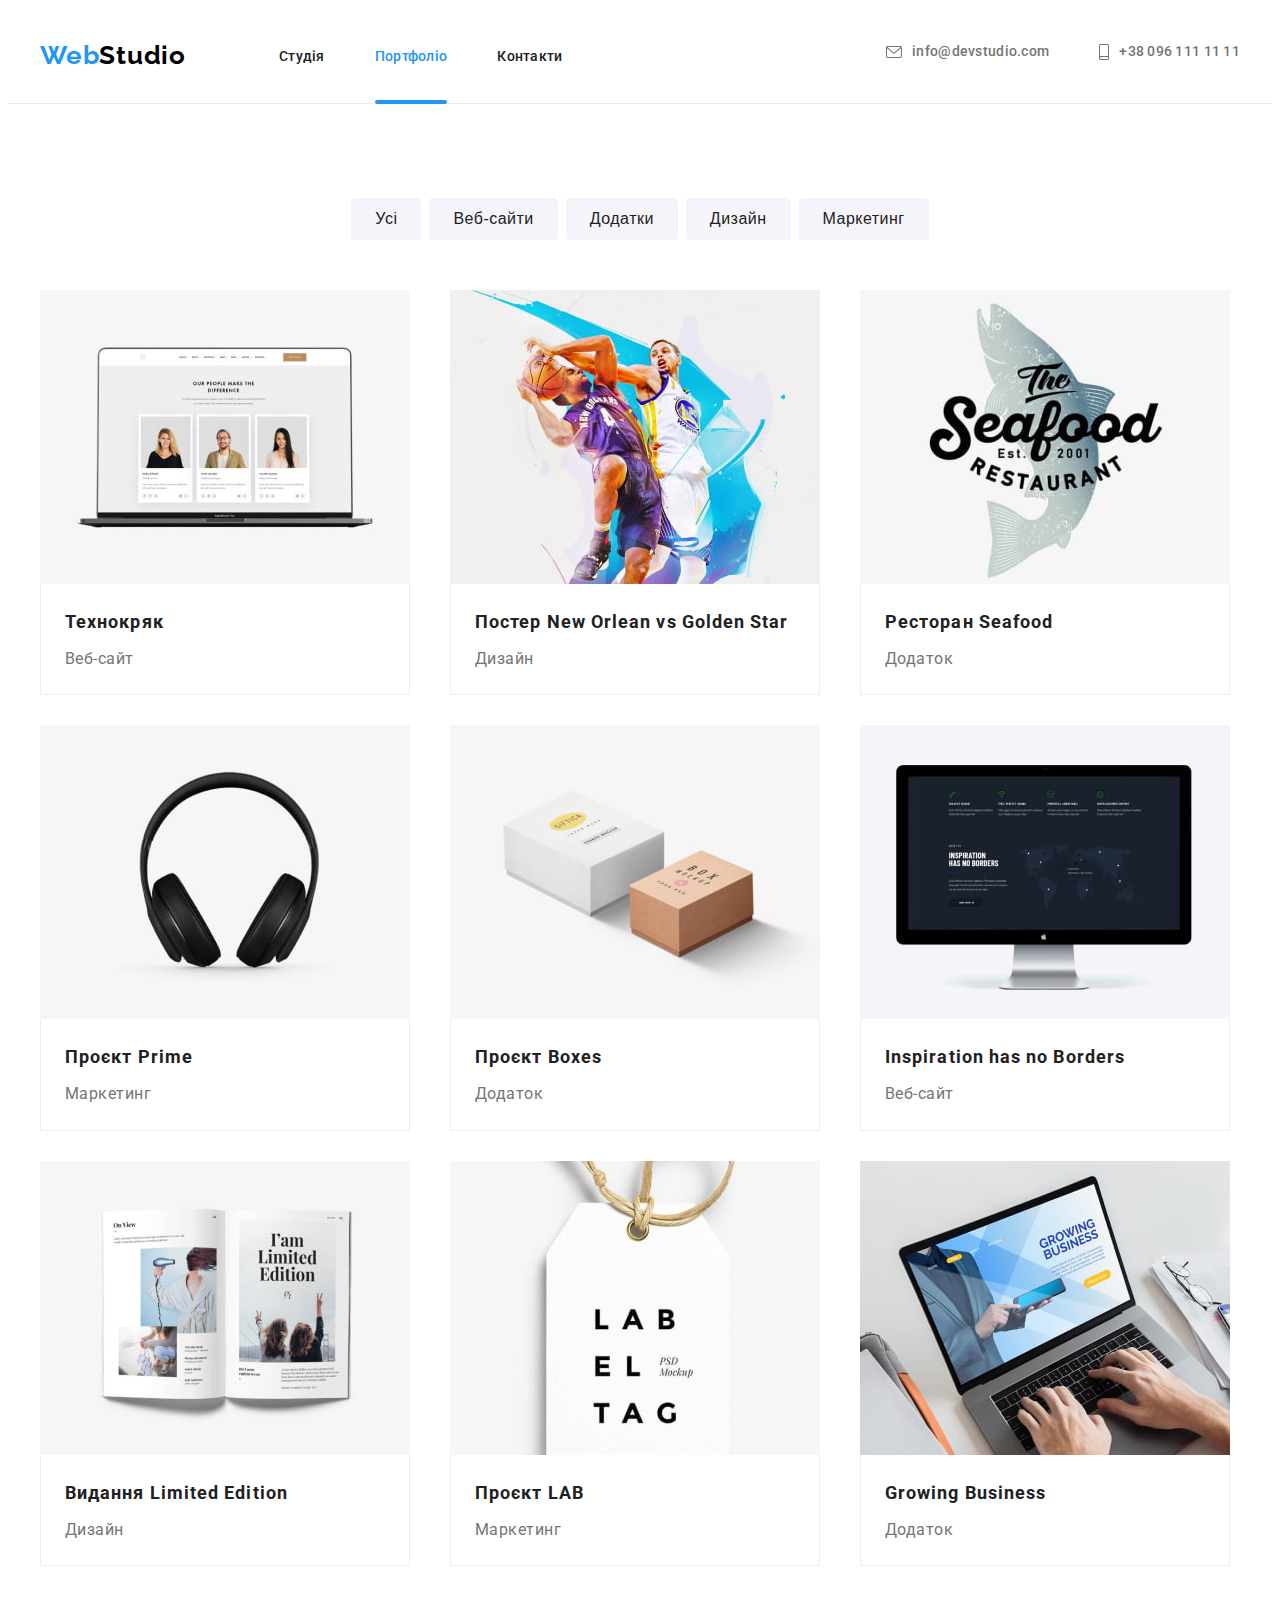
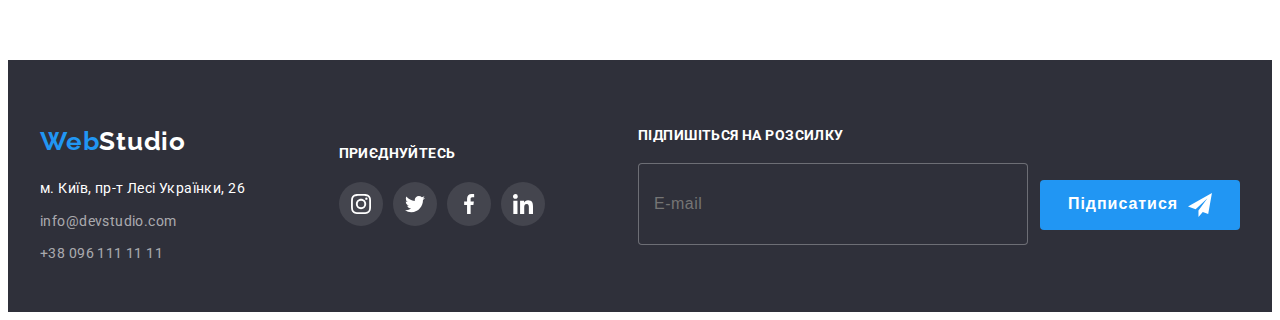
==== portfolio.html @ cabc5fdf "Initial repo" ====
<!DOCTYPE html>
<html lang="uk-UA">
  <head>
    <meta charset="UTF-8">
    <meta http-equiv="X-UA-Compatible" content="IE=edge">
    <meta name="viewport" content="width=device-width, initial-scale=1.0">
    <title>goit-markup-hw-08</title>
    <link rel="preconnect" href="https://fonts.googleapis.com">
    <link rel="preconnect" href="https://fonts.gstatic.com" crossorigin>
    <link href="https://fonts.googleapis.com/css2?family=Raleway:wght@700&family=Roboto:wght@400;500;700;900&display=swap" rel="stylesheet">
    <link rel="stylesheet" href="https://cdnjs.cloudflare.com/ajax/libs/modern-normalize/1.1.0/modern-normalize.min.css" integrity="sha512-wpPYUAdjBVSE4KJnH1VR1HeZfpl1ub8YT/NKx4PuQ5NmX2tKuGu6U/JRp5y+Y8XG2tV+wKQpNHVUX03MfMFn9Q==" crossorigin="anonymous" referrerpolicy="no-referrer">
    <link rel="stylesheet" href="./css/main.min.css">
     </head>
  <body class="body">
    <header class="header">
      <div class="container">
        <nav class="nav">
          <div class="logo">
            <a class="logo__link" href="./index.html" lang="en">
                <span class="logo__span logo__span--main">
                Web</span>
                <span class="logo__span logo__span--dark">
                Studio
                </span>
            </a>
          </div>
          
          <ul class="nav-list">
            <li class="nav-list__item">
              <a class="nav-list__link" href="./index.html">
                Студія
              </a>
            </li>
            <li class="nav-list__item">
              <a class="nav-list__link nav-list__link--current" href="./portfolio.html">
                Портфоліо
              </a>
            </li>
            <li class="nav-list__item">
              <a class="nav-list__link" href="link">
                Контакти
              </a>
            </li>
          </ul>
        </nav>

        <ul class="contacts-list">
          <li class="contacts-list__item">
            <a class="contacts-list__link" href="mailto:info@devstudio.com">
              <svg class="contacts-list__icon" width="16" height="12">
                <use href="./images/icons.svg#envelope-1"></use> 
              </svg>
              <p class="contacts-list__text">
                info@devstudio.com
              </p>
            </a>
          </li>
          <li class="contacts-list__item">
            <a class="contacts-list__link" href="tel:+380961111111">
              <svg class="contacts-list__icon" width="10" height="16">
                <use href="./images/icons.svg#smartphone-1"></use> 
              </svg>
              <p class="contacts-list__text">
                +38 096 111 11 11
              </p>
            </a>
          </li>
        </ul>

      </div>
      
    </header>

    <main>
      <!-- Portfolio Section -->
      <section class="portfolio-section">
        <h1 class="feature-section feature-section__title feature-section__title--hidden"> 
          Портфоліо
        </h1>
        <ul class="container btn-set">
          <li>
            <button class="btn-set__button" type="button">Усі</button>
          </li>
          <li>
            <button class="btn-set__button" type="button">Веб-сайти</button>
          </li>
          <li>
            <button class="btn-set__button" type="button">Додатки</button>
          </li>
          <li>
            <button class="btn-set__button" type="button">Дизайн</button>
          </li>
          <li>
            <button class="btn-set__button" type="button">Маркетинг</button>
          </li>
        </ul>
        <div class="container">
          <ul class="card-set">
            <li class="card-item">
              <a class="card-item__link" href="link" target="_blank" rel = "noopener noreferrer">
                <div class="card-box">
                  <img src="./images/portfolio-img-6.jpg" alt="Технокряк - Веб-сайт" width="370">
                  <div class="card-box__overlay">
                    <p class="card-box__text">
                      Ресурс пропонує комплексні пропозиції з різним рівнем функціоналу та сервісів. Все це дозволить відвідувачу отримати вичерпні відомості про компанію чи приватну особу.
                    </p>
                  </div>
                </div>
                <div class="card-item__name">
                  <h2 class="card-item__title">Технокряк</h2>
                  <p class="card-item__text">Веб-сайт</p>
                </div>
              </a> 
            </li>

            <li class="card-item"> 
              <a  class="card-item__link" href="link" target="_blank" rel = "noopener noreferrer">
                <div class="card-box">
                  <img src="./images/portfolio-img-4.jpg" alt="Постер New Orlean vs Golden Star - Дизайн" width="370">
                  <div class="card-box__overlay">
                    <p class="card-box__text">
                      Ресурс пропонує комплексні пропозиції з різним рівнем функціоналу та сервісів. Все це дозволить відвідувачу отримати вичерпні відомості про компанію чи приватну особу.
                    </p>
                  </div>
                </div>
                  <div class="card-item__name">
                    <h2 class="card-item__title">Постер <span lang="en">New Orlean vs Golden Star</span></h2>
                    <p class="card-item__text">Дизайн</p>
                  </div>
                </a>
              </li>

            <li class="card-item"> 
              <a  class="card-item__link" href="link" target="_blank" rel = "noopener noreferrer">
                <div class="card-box">
                  <img src="./images/portfolio-img-5.jpg" alt="Ресторан Seafood - Додаток" width="370">
                  <div class="card-box__overlay">
                    <p class="card-box__text">
                      Ресурс пропонує комплексні пропозиції з різним рівнем функціоналу та сервісів. Все це дозволить відвідувачу отримати вичерпні відомості про компанію чи приватну особу.
                    </p>
                  </div>
                </div>
                <div class="card-item__name">
                  <h2 class="card-item__title">Ресторан <span lang="en">Seafood</span></h2>
                  <p class="card-item__text">Додаток</p>
                </div>
              </a>
            </li>

            <li class="card-item"> 
              <a  class="card-item__link" href="link" target="_blank" rel = "noopener noreferrer">
                <div class="card-box">
                  <img src="./images/portfolio-img-7.jpg" alt="Проєкт Prime - Маркетинг" width="370">
                  <div class="card-box__overlay">
                    <p class="card-box__text">
                      Ресурс пропонує комплексні пропозиції з різним рівнем функціоналу та сервісів. Все це дозволить відвідувачу отримати вичерпні відомості про компанію чи приватну особу.
                    </p>
                  </div>
                </div>
                <div class="card-item__name">
                  <h2 class="card-item__title">Проєкт <span lang="en">Prime</span></h2>
                  <p class="card-item__text">Маркетинг</p>
                </div>
              </a>
            </li>

            <li class="card-item"> 
              <a  class="card-item__link" href="link" target="_blank" rel = "noopener noreferrer">
                <div class="card-box">
                  <img src="./images/portfolio-img-8.jpg" alt="Проєкт Boxes - Додаток" width="370">
                  <div class="card-box__overlay">
                    <p class="card-box__text">
                      Ресурс пропонує комплексні пропозиції з різним рівнем функціоналу та сервісів. Все це дозволить відвідувачу отримати вичерпні відомості про компанію чи приватну особу.
                    </p>
                  </div>
                </div>
                <div class="card-item__name">
                  <h2 class="card-item__title">Проєкт <span lang="en">Boxes</span></h2>
                  <p class="card-item__text">Додаток</p>
                </div>
              </a>
            </li>

            <li class="card-item"> 
              <a  class="card-item__link" href="link" target="_blank" rel = "noopener noreferrer">
                <div class="card-box">
                  <img src="./images/portfolio-img-9.jpg" alt="Inspiration has no Borders - Веб-сайт" width="370">
                  <div class="card-box__overlay">
                    <p class="card-box__text">
                      Ресурс пропонує комплексні пропозиції з різним рівнем функціоналу та сервісів. Все це дозволить відвідувачу отримати вичерпні відомості про компанію чи приватну особу.
                    </p>
                  </div>
                </div>
                <div class="card-item__name">
                  <h2 class="card-item__title" lang="en">Inspiration has no Borders</h2>
                  <p class="card-item__text">Веб-сайт</p>
                </div>
              </a>
            </li>

            <li class="card-item"> 
              <a  class="card-item__link" href="link" target="_blank" rel = "noopener noreferrer">
                <div class="card-box">
                  <img src="./images/portfolio-img-1.jpg" alt="Видання Limited Edition - Дизайн" width="370">
                  <div class="card-box__overlay">
                    <p class="card-box__text">
                      Ресурс пропонує комплексні пропозиції з різним рівнем функціоналу та сервісів. Все це дозволить відвідувачу отримати вичерпні відомості про компанію чи приватну особу.
                    </p>
                  </div>
                </div>
                <div class="card-item__name">
                  <h2 class="card-item__title">Видання <span lang="en">Limited Edition</span></h2>
                  <p class="card-item__text">Дизайн</p>
                </div>
              </a>
            </li>

            <li class="card-item">
              <a  class="card-item__link" href="link" target="_blank" rel = "noopener noreferrer">
                <div class="card-box">
                  <img src="./images/portfolio-img-2.jpg" alt="Проєкт LAB - Маркетинг" width="370">
                  <div class="card-box__overlay">
                    <p class="card-box__text">
                      Ресурс пропонує комплексні пропозиції з різним рівнем функціоналу та сервісів. Все це дозволить відвідувачу отримати вичерпні відомості про компанію чи приватну особу.
                    </p>
                  </div>
                </div>
                <div class="card-item__name">
                  <h2 class="card-item__title">Проєкт <span lang="en">LAB</span></h2>
                  <p class="card-item__text">Маркетинг</p>
                </div>
              </a>
            </li>

            <li class="card-item">
              <a  class="card-item__link" href="link" target="_blank" rel = "noopener noreferrer">
                <div class="card-box">
                  <img src="./images/portfolio-img-3.jpg" alt="Growing Business - Додаток" width="370">
                  <div class="card-box__overlay">
                    <p class="card-box__text">
                      Ресурс пропонує комплексні пропозиції з різним рівнем функціоналу та сервісів. Все це дозволить відвідувачу отримати вичерпні відомості про компанію чи приватну особу.
                    </p>
                  </div>
                </div>
                <div class="card-item__name">
                  <h2 class="card-item__title" lang="en">Growing Business</h2>
                  <p class="card-item__text">Додаток</p>
                </div>
              </a>
            </li>
          </ul>

        </div>
      </section>
    </main>

    <footer class="footer">
      <div class="container footer">
        <div class="footer-main">
          <div class="logo">
            <a class="logo__link logo__link--footer" href="./index.html" lang="en">
                <span class="logo__span logo__span--main">
                Web</span>
                <span class="logo__span logo__span--light">
                Studio
                </span>
            </a>
          </div>
          <address class="address">
              <ul class="address__list">
                <li class="address__item">
                  м. Київ, пр-т Лесі Українки, 26
                </li>
                <li class="address__item">
                  <a class="address__link" href="mailto:info@devstudio.com">
                    info@devstudio.com
                  </a>
                </li>
                <li class="address__item">
                  <a class="address__link" href="tel:+380961111111">
                    +38 096 111 11 11
                  </a>
                </li>
            </ul>
          </address>
        </div>
        <div class="footer-socials">
          <h4 class="footer-socials__title">
            приєднуйтесь
          </h4>
          <ul class="footer-socials__list">
            <li class="footer-socials__item">
              <a class="footer-socials__link" href="https://www.instagram.com/" target="_blank" rel = "noopener noreferrer">
                <svg class="footer-socials__icon" width="20" height="20">
                  <use href="./images/icons.svg#instagram"></use> 
                </svg>
              </a>  
            </li>

            <li class="footer-socials__item">
              <a class="footer-socials__link" href="https://www.twitter.com/" target="_blank" rel = "noopener noreferrer">
                <svg class="footer-socials__icon" width="20" height="20">
                  <use href="./images/icons.svg#twitter"></use> 
                </svg>
              </a>  
            </li>

            <li class="footer-socials__item">
              <a class="footer-socials__link" href="https://www.facebook.com/" target="_blank" rel = "noopener noreferrer">
                <svg class="footer-socials__icon" width="20" height="20">
                  <use href="./images/icons.svg#facebook"></use> 
                </svg>
              </a>  
            </li>

            <li class="footer-socials__item">
              <a class="footer-socials__link" href="https://www.linkedin.com/" target="_blank" rel = "noopener noreferrer">
                <svg class="footer-socials__icon" width="20" height="20">
                  <use href="./images/icons.svg#linkedin"></use> 
                </svg>
              </a>  
            </li>
          </ul>
        </div>
        <div class="footer-subscribe">
          <form class="footer-form">
            <p class="footer-form__title">
              Підпишіться на розсилку
              <span class="footer-form__box">
                <input class="footer-form__input" type="email" name="subscribe" placeholder="E-mail">
                <button class="footer-form__btn" type="submit">
                  Підписатися
                  <svg class="footer-form__icon" width="24" height="24">
                    <use href="./images/icons.svg#send"></use> 
                  </svg>
                </button>
              </span>
            </p>
          </form>
        </div>
      </div>
    </footer>
  </body>
</html>
---- css/main.min.css ----
:root{--brand-color: #757575;--accent-color: #2196F3;--primary-color: #212121;--secondary-color: #000000;--white-color: #FFFFFF;--white-opacity: rgba(255, 255, 255, .6);--bg-color: #2F303A;--button-color: #F5F4FA;--hero-button: #188CE8;--header-line: #ECECEC;--card-border: #EEEEEE;--hero-gradient: rgba(47, 48, 58, 0.4);--occupation-gradient: rgba(47, 48, 58, 0.8);--icon-color: #AFB1B8;--icon-opacity: rgba(255, 255, 255, .1);--overlay-color: rgba(33, 150, 243, 0.9);--backdrop-color: rgba(0, 0, 0, 0.2);--border-color: rgba(0, 0, 0, 0.1);--transition-duration: 250ms;--cubic-bezier: cubic-bezier(0.4, 0, 0.2, 1)}ul,p,h1,h2,h3,h4,h5,h6,span,div,a{list-style:none;padding:0;margin:0;text-decoration:none}img{display:block;max-width:100%;height:auto}.body{color:var(--brand-color);background-color:var(--white-color);font-family:"Roboto",sans-serif}.section{padding-top:94px;padding-bottom:94px}.header{border-bottom:1px solid var(--header-line)}.container{display:flex;width:1200px;padding-left:15px;padding-right:15px;margin-left:auto;margin-right:auto}.nav{display:flex;justify-content:center;align-items:center}.logo__link{display:flex;padding-top:32px;padding-bottom:32px;font-family:"Raleway",sans-serif;font-weight:700;font-size:26px;line-height:1.2;letter-spacing:.03em}.logo__span--main{color:var(--accent-color)}.logo__span--dark{color:var(--secondary-color)}.nav-list{display:flex;justify-content:center;align-items:center;margin-left:93px;gap:50px}.nav-list__link{padding-top:32px;padding-bottom:40px;color:var(--primary-color);font-weight:500;font-size:14px;line-height:1.1;letter-spacing:.02em;transition:color var(--transition-duration) var(--cubic-bezier)}.nav-list__link:hover,.nav-list__link:focus{color:var(--accent-color)}.nav-list__link--current{position:relative;color:var(--accent-color)}.nav-list__link--current::after{content:"";position:absolute;left:0;bottom:0;width:100%;height:4px;background-color:var(--accent-color);border-radius:2px}.contacts-list{display:flex;justify-content:center;align-items:center;margin-left:auto;gap:50px}.contacts-list__link{display:flex;justify-content:center;align-items:center;padding-top:32px;padding-bottom:40px;color:var(--brand-color);font-weight:500;font-size:14px;line-height:1.1;letter-spacing:.02em;transition:color var(--transition-duration) var(--cubic-bezier)}.contacts-list__link:hover,.contacts-list__link:focus{color:var(--accent-color)}.contacts-list__link:hover .contacts-list__icon,.contacts-list__link:focus .contacts-list__icon{fill:var(--accent-color)}.contacts-list__icon{margin-right:10px;fill:var(--brand-color);transition:fill var(--transition-duration) var(--cubic-bezier)}.hero-section{max-width:1600px;height:600px;padding:200px 0;margin-right:auto;margin-left:auto;text-align:center;background-color:var(--bg-color);color:var(--white-color);background-image:linear-gradient(to left, var(--hero-gradient), var(--hero-gradient)),url("../images/hero.jpg");background-size:cover;background-repeat:no-repeat;background-position:center}.hero-section__title{margin-top:0;margin-bottom:30px;font-weight:900;font-size:44px;line-height:1.4;letter-spacing:.06em;text-transform:uppercase}.hero-section__btn{font-family:inherit;cursor:pointer;border-radius:4px;padding:10px 32px;color:var(--white-color);background-color:var(--accent-color);border:0;font-weight:700;font-size:16px;line-height:1.9;letter-spacing:.06em;transition:background-color var(--transition-duration) var(--cubic-bezier)}.hero-section__btn:hover,.hero-section__btn:focus{background-color:var(--hero-button)}.feature-section__title--hidden{position:absolute;width:1px;height:1px;margin:-1px;border:0;padding:0;white-space:nowrap;-webkit-clip-path:inset(100%);clip-path:inset(100%);clip:rect(0 0 0 0);overflow:hidden}.feature-list{display:flex;gap:30px}.feature-card{height:120px;margin-bottom:30px;background-color:var(--button-color);border-radius:4px;display:flex;align-items:center;justify-content:center}.feature-card__title{color:var(--primary-color);margin-bottom:10px;font-weight:700;font-size:14px;line-height:1.1;letter-spacing:.03em;text-transform:uppercase}.feature-card__text{font-size:14px;line-height:1.7;letter-spacing:.03em}.occupation-section{padding-top:0}.occupation-section__title{text-align:center;margin-bottom:50px;color:var(--primary-color);font-weight:700;font-size:36px;line-height:1.2;letter-spacing:.03em}.occupation-list{display:flex;gap:30px}.occupation-card{position:relative}.occupation-card__text{position:absolute;bottom:0;display:flex;width:100%;height:70px;justify-content:center;align-items:center;background-color:var(--occupation-gradient);font-style:normal;font-weight:700;font-size:14px;line-height:1.2;text-align:center;letter-spacing:.03em;text-transform:uppercase;color:var(--white-color)}.team-section{padding-top:94px;background-color:var(--button-color)}.team-section__title{text-align:center;margin-bottom:50px;color:var(--primary-color);font-weight:700;font-size:36px;line-height:1.2;letter-spacing:.03em}.team-list{display:flex;gap:30px}.team-list__item{border-radius:4px;background-color:var(--white-color);box-shadow:0 2px 1px 0 rgba(0,0,0,.2),0 1px 1px 0 rgba(0,0,0,.14),0 1px 3px 0 rgba(0,0,0,.12)}.team-card{padding-top:30px;padding-bottom:30px;text-align:center}.team-card__name{color:var(--primary-color);font-weight:500;font-size:16px;line-height:1.2;letter-spacing:.03em}.team-card__function{margin-top:10px;font-size:16px;line-height:1.2;letter-spacing:.03em}.socials-list{display:flex;margin:0;padding:0;list-style:none;margin-top:16px;height:44px;margin-left:auto;margin-right:auto;justify-content:center;align-items:center;gap:10px}.socials-list__link{display:flex;justify-content:center;align-items:center;width:44px;height:44px;border:rgba(0,0,0,0);border-radius:50%;transition:background-color var(--transition-duration) var(--cubic-bezier),border-radius var(--transition-duration) var(--cubic-bezier)}.socials-list__link:hover,.socials-list__link:focus{background-color:var(--accent-color);border-radius:50%}.socials-list__link:hover .socials-list__icon,.socials-list__link:focus .socials-list__icon{fill:var(--white-color)}.socials-list__icon{fill:var(--icon-color);transition:fill var(--transition-duration) var(--cubic-bezier)}.socials-list__icon:hover,.socials-list__icon:focus{fill:var(--white-color)}.clients-section__title{text-align:center;margin-bottom:50px;color:var(--primary-color);font-weight:700;font-size:36px;line-height:1.2;letter-spacing:.03em}.clients-list{display:flex;margin-left:auto;margin-bottom:auto;gap:30px;list-style:none}.clients-list__item{display:flex;justify-content:center;align-items:center;max-width:170px;height:92px}.clients-list__link{display:flex;justify-content:center;align-items:center;width:170px;height:92px;cursor:pointer;border:1px solid var(--icon-color);border-radius:4px;transition:border var(--transition-duration) var(--cubic-bezier)}.clients-list__link:hover,.clients-list__link:focus{border:2px solid var(--accent-color);border-radius:4px;outline:none}.clients-list__link:hover .clients-list__icon,.clients-list__link:focus .clients-list__icon{fill:var(--accent-color);outline:none}.clients-list__icon{fill:var(--icon-color);transition:fill var(--transition-duration) var(--cubic-bezier)}.footer{display:flex;justify-content:space-between;align-items:center;background-color:var(--bg-color);min-height:252px;margin-left:auto;margin-right:auto}.logo__link--footer{padding-top:20px;padding-bottom:20px}.logo__span--light{color:var(--white-color)}.address__item{margin-bottom:9px;font-weight:400;font-size:14px;line-height:1.7;letter-spacing:.03em;color:var(--white-color);font-style:normal}.address__item:last-child{margin-bottom:0}.address__link{color:var(--white-opacity);font-style:normal;font-size:14px;line-height:1.7;letter-spacing:.03em;transition:color var(--transition-duration) var(--cubic-bezier)}.address__link:hover,.address__link:focus{color:var(--accent-color)}.footer-socials__title{margin-bottom:20px;font-weight:700;font-size:14px;line-height:1.1;letter-spacing:.03em;text-transform:uppercase;color:var(--white-color)}.footer-socials__list{display:flex;height:44px;justify-content:center;align-items:center;gap:10px}.footer-socials__link{display:flex;justify-content:center;align-items:center;width:44px;height:44px;background-color:var(--icon-opacity);border-radius:50%;transition:background-color var(--transition-duration) var(--cubic-bezier)}.footer-socials__link:hover,.footer-socials__link:focus{background-color:var(--accent-color);outline:none}.footer-socials__icon{fill:var(--white-color)}.footer-form__title{font-weight:700;font-size:14px;line-height:1.2;letter-spacing:.03em;text-transform:uppercase;color:var(--white-color)}.footer-form__box{display:flex;align-items:baseline}.footer-form__input{display:block;margin-top:20px;margin-right:12px;padding:15px;width:358px;height:50px;border:1px solid rgba(255,255,255,.3);border-radius:4px;outline:none;background-color:var(--bg-color);font-weight:400;font-size:16px;line-height:1.3;letter-spacing:.03em;color:var(--white-opacity)}.footer-form__btn{display:flex;justify-content:center;align-items:center;gap:10px;padding-left:28px;padding-right:28px;width:200px;height:50px;background-color:var(--accent-color);border-radius:4px;border:none;font-weight:700;font-size:16px;line-height:1.9;text-align:center;letter-spacing:.06em;color:var(--white-color);transition:background-color var(--transition-duration) var(--cubic-bezier)}.footer-form__btn:hover,.footer-form__btn:focus{background-color:var(--hero-button)}.backdrop{position:fixed;top:0;left:0;width:100%;height:100%;background-color:var(--backdrop-color);opacity:1;transition:opacity var(--transition-duration) var(--cubic-bezier)}.backdrop.is-hidden{opacity:0;pointer-events:none}.backdrop.is-hidden .modal{opacity:0;transform:translate(-50%, -50%) scale(1.1)}.modal{position:absolute;overflow:visible;top:50%;left:50%;transform:translate(-50%, -50%) scale(1);width:528px;height:581px;padding:40px;background-color:var(--white-color);box-shadow:0px 1px 3px rgba(0,0,0,.12),0px 1px 1px rgba(0,0,0,.14),0px 2px 1px rgba(0,0,0,.2);border-radius:4px;opacity:1;transition:transform var(--transition-duration) var(--cubic-bezier),opacity var(--transition-duration) var(--cubic-bezier)}.modal__close-button{position:absolute;top:8px;right:8px;display:flex;align-items:center;width:30px;height:30px;background-color:var(--white-color);border:1px solid var(--border-color);border-radius:50%;transition:border var(--transition-duration) var(--cubic-bezier),background-color var(--transition-duration) var(--cubic-bezier)}.modal__close-button:hover .modal__close-icon,.modal__close-button:focus .modal__close-icon{fill:var(--accent-color)}.modal__close-icon{fill:#000}.modal__close-icon:hover,.modal__close-icon:focus{fill:var(--accent-color)}.modal__title{margin-bottom:12px;font-weight:700;font-size:20px;line-height:1.1;text-align:center;letter-spacing:.03em;color:var(--primary-color)}.modal-form{display:flex;flex-direction:column;width:100%;margin-left:auto;margin-right:auto}.modal-form__box{display:flex;flex-direction:column;margin-bottom:10px}.modal-form__label{margin-bottom:4px;font-weight:400;font-size:12px;line-height:1.2;letter-spacing:.01em}.modal-form__field{position:relative}.modal-form__input{width:100%;height:40px;padding-top:12px;padding-bottom:12px;padding-left:42px;padding-right:12px;border:1px solid rgba(33,33,33,.2);border-radius:4px;transition:border var(--transition-duration) var(--cubic-bezier)}.modal-form__input:focus{border:1px solid var(--accent-color);outline:none}.modal-form__input:focus+.modal-form__icon{fill:var(--accent-color)}.modal-form__icon{position:absolute;top:50%;left:12px;transform:translateY(-50%);fill:var(--primary-color);transition:fill var(--transition-duration) var(--cubic-bezier)}.modal-form__textarea{resize:none;height:120px;padding:12px 16px;border:1px solid rgba(33,33,33,.2);border-radius:4px;transition:border var(--transition-duration) var(--cubic-bezier)}.modal-form__textarea:focus{border:1px solid var(--accent-color);outline:none}.modal-form__textarea::-moz-placeholder{font-weight:400;font-size:12px;line-height:1.2;letter-spacing:.01em;color:rgba(117,117,117,.5)}.modal-form__textarea:-ms-input-placeholder{font-weight:400;font-size:12px;line-height:1.2;letter-spacing:.01em;color:rgba(117,117,117,.5)}.modal-form__textarea::placeholder{font-weight:400;font-size:12px;line-height:1.2;letter-spacing:.01em;color:rgba(117,117,117,.5)}.checkbox__label{position:relative;display:flex;justify-content:center;text-align:center;margin-top:20px;padding:0 10px;cursor:pointer;font-weight:400;font-size:14px;line-height:1.7;letter-spacing:.03em}.checkbox__input{-webkit-appearance:none;-moz-appearance:none;appearance:none;position:absolute;cursor:pointer}.checkbox__input:checked~.checkbox__icon{border:none;background-image:url(../images/checked.png);background-size:contain;background-origin:border-box}.checkbox__text{display:inline-block;padding-left:16px}.checkbox__link{color:var(--accent-color);text-decoration:underline}.checkbox__icon{position:absolute;top:50%;left:16px;transform:translateY(-50%);display:inline-block;width:16px;height:15px;border:2px solid var(--primary-color);border-radius:2px}.modal-form__btn{width:200px;height:50px;background-color:var(--accent-color);color:var(--white-color);margin-left:auto;margin-right:auto;margin-top:30px;padding:10px 52px;box-shadow:0px 4px 4px rgba(0,0,0,.15);border-radius:4px;border:none;font-weight:700;font-size:16px;line-height:1.9;text-align:center;letter-spacing:.06em;transition:background-color var(--transition-duration) var(--cubic-bezier)}.modal-form__btn:hover,.modal-form__btn:focus{background-color:var(--hero-button)}.portfolio-section{padding-top:94px;padding-bottom:94px}.btn-set{display:flex;justify-content:center;gap:8px;margin-bottom:50px}.btn-set__button{padding:6px 22px;color:var(--primary-color);background-color:var(--button-color);font-weight:500;font-size:16px;line-height:1.6;letter-spacing:.03em;border-color:rgba(0,0,0,0);cursor:pointer;border-radius:4px;transition:color var(--transition-duration) var(--cubic-bezier),background-color var(--transition-duration) var(--cubic-bezier),box-shadow var(--transition-duration) var(--cubic-bezier)}.btn-set__button:hover,.btn-set__button:focus{color:var(--white-color);background-color:var(--accent-color);outline:none;box-shadow:0px 3px 1px rgba(0,0,0,.1),0px 1px 2px rgba(0,0,0,.08),0px 2px 2px rgba(0,0,0,.12)}.card-set{display:flex;flex-wrap:wrap;margin-left:-30px;margin-top:-30px}.card-item{flex-basis:calc(33.3333333333% - 30px);margin-left:30px;margin-top:30px}.card-item__link{display:inline-block;transition:box-shadow var(--transition-duration) var(--cubic-bezier)}.card-item__link:link,.card-item__link:visited,.card-item__link:active{text-decoration:none;color:var(--brand-color)}.card-item__link:hover,.card-item__link:focus{box-shadow:0px 1px 1px rgba(0,0,0,.12),0px 4px 4px rgba(0,0,0,.06),1px 4px 6px rgba(0,0,0,.16);outline:none}.card-item__link:hover .card-box__overlay{transform:translateY(0)}.card-box{position:relative;overflow:hidden}.card-box__overlay{position:absolute;top:0;left:0;width:100%;height:100%;display:flex;justify-content:center;align-items:center;background-color:var(--overlay-color);transform:translateY(100%);transition:transform var(--transition-duration) var(--cubic-bezier)}.card-box__text{margin:0;padding:63px 24px;font-weight:400;font-size:18px;line-height:1.6;letter-spacing:.03em;color:var(--white-color)}.card-item__name{padding:20px 24px;background-color:var(--white-color);border:1px solid var(--card-border);border-top:0}.card-item__title{color:var(--primary-color);font-weight:700;font-size:18px;line-height:2;letter-spacing:.06em}.card-item__text{margin-top:4px;font-size:16px;line-height:1.9;letter-spacing:.03em}/*# sourceMappingURL=main.min.css.map */
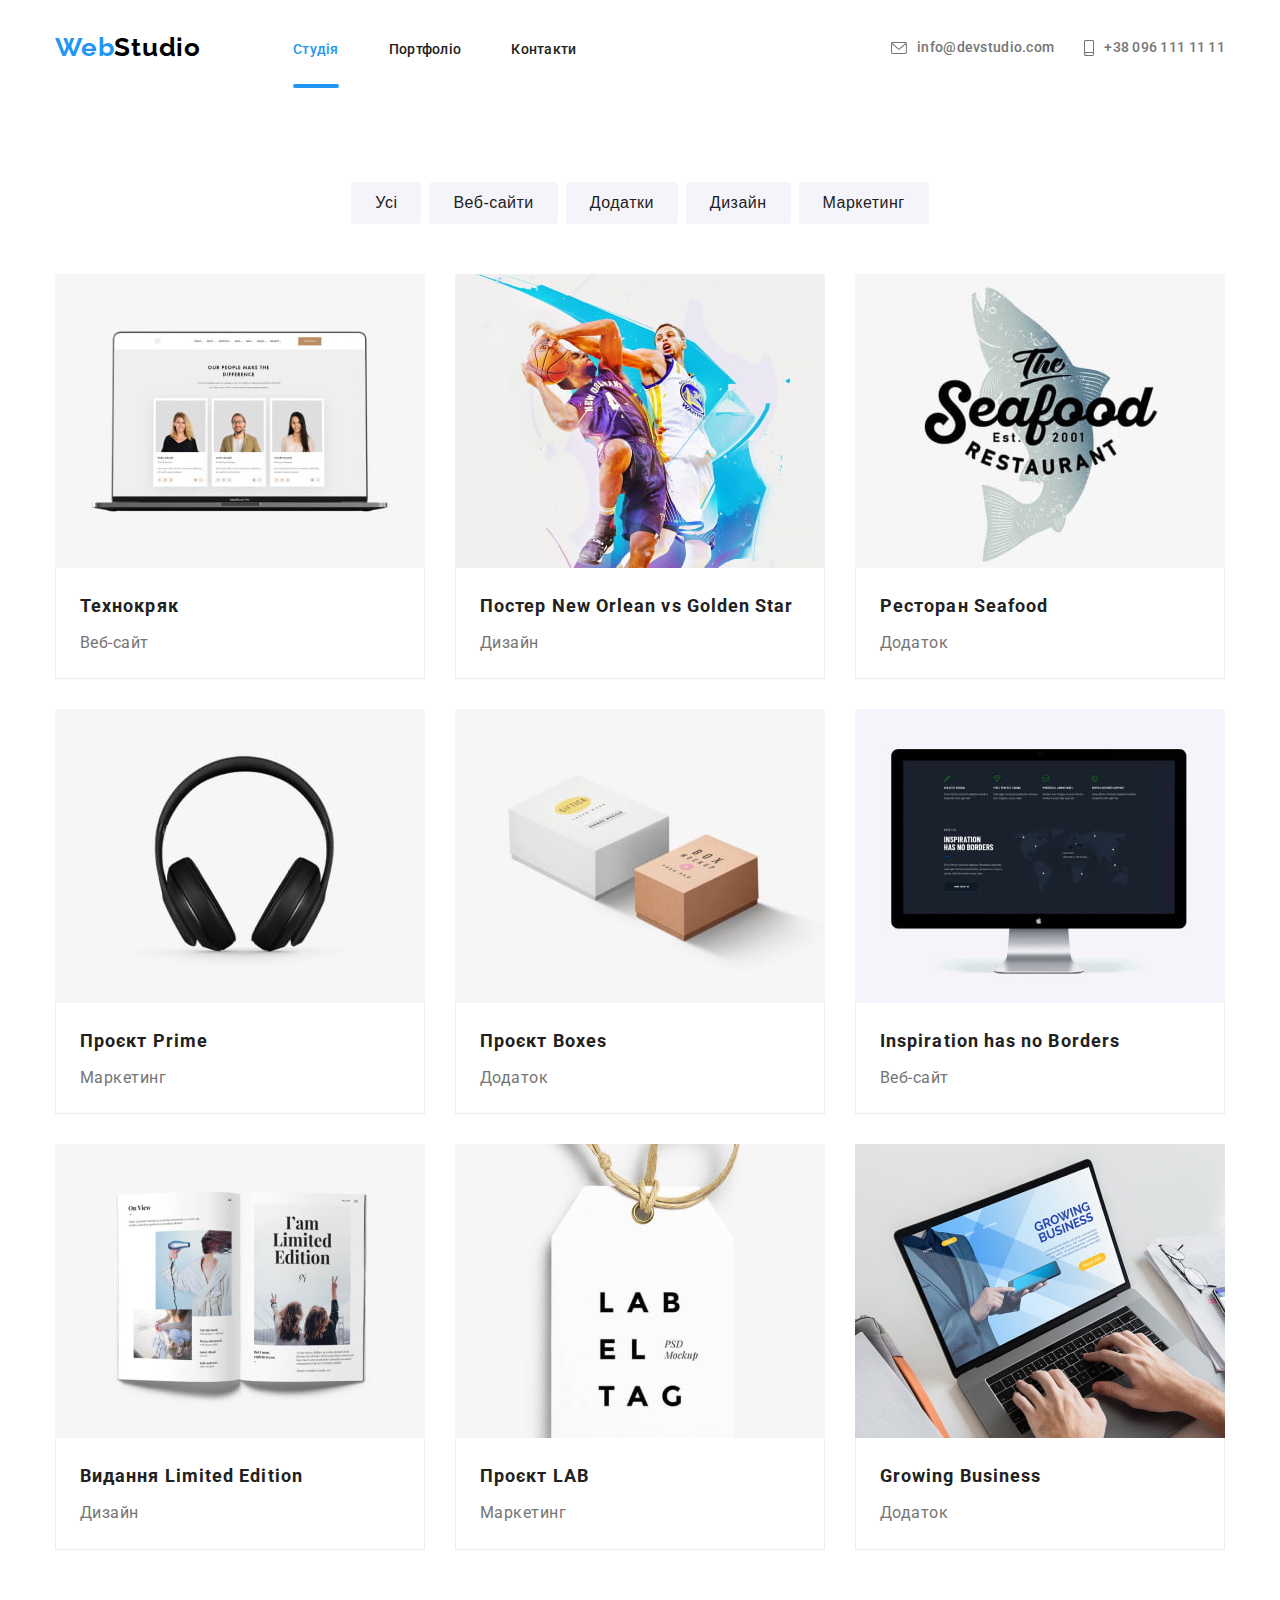
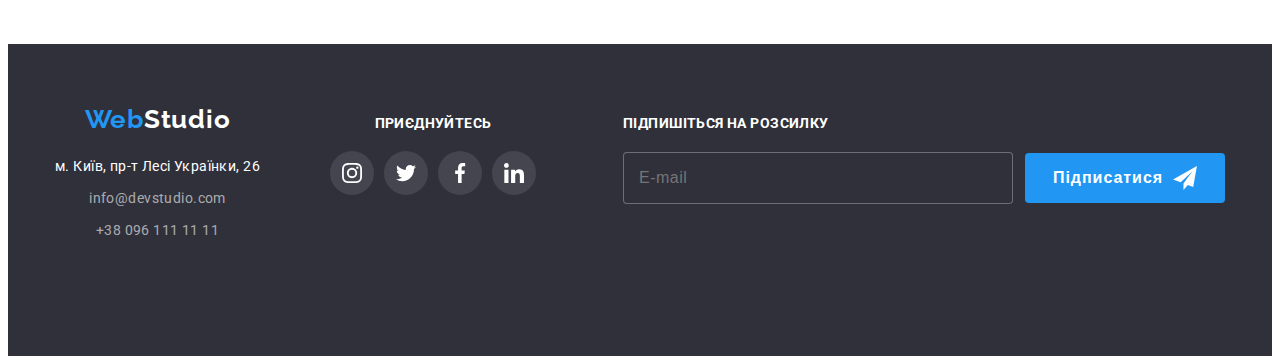
==== commit 98e39383: "Styles updated" ====
--- a/portfolio.html
+++ b/portfolio.html
@@ -1,80 +1,89 @@
 <!DOCTYPE html>
 <html lang="uk-UA">
   <head>
-    <meta charset="UTF-8">
-    <meta http-equiv="X-UA-Compatible" content="IE=edge">
-    <meta name="viewport" content="width=device-width, initial-scale=1.0">
+    <meta charset="UTF-8" />
+    <meta http-equiv="X-UA-Compatible" content="IE=edge" />
+    <meta name="viewport" content="width=device-width, initial-scale=1.0" />
     <title>goit-markup-hw-08</title>
-    <link rel="preconnect" href="https://fonts.googleapis.com">
-    <link rel="preconnect" href="https://fonts.gstatic.com" crossorigin>
-    <link href="https://fonts.googleapis.com/css2?family=Raleway:wght@700&family=Roboto:wght@400;500;700;900&display=swap" rel="stylesheet">
-    <link rel="stylesheet" href="https://cdnjs.cloudflare.com/ajax/libs/modern-normalize/1.1.0/modern-normalize.min.css" integrity="sha512-wpPYUAdjBVSE4KJnH1VR1HeZfpl1ub8YT/NKx4PuQ5NmX2tKuGu6U/JRp5y+Y8XG2tV+wKQpNHVUX03MfMFn9Q==" crossorigin="anonymous" referrerpolicy="no-referrer">
-    <link rel="stylesheet" href="./css/main.min.css">
-     </head>
+    <link rel="preconnect" href="https://fonts.googleapis.com" />
+    <link rel="preconnect" href="https://fonts.gstatic.com" crossorigin />
+    <link
+      href="https://fonts.googleapis.com/css2?family=Raleway:wght@700&family=Roboto:wght@400;500;700;900&display=swap"
+      rel="stylesheet"
+    />
+    <link
+      rel="stylesheet"
+      href="https://cdnjs.cloudflare.com/ajax/libs/modern-normalize/1.1.0/modern-normalize.min.css"
+      integrity="sha512-wpPYUAdjBVSE4KJnH1VR1HeZfpl1ub8YT/NKx4PuQ5NmX2tKuGu6U/JRp5y+Y8XG2tV+wKQpNHVUX03MfMFn9Q=="
+      crossorigin="anonymous"
+      referrerpolicy="no-referrer"
+    />
+    <link rel="stylesheet" href="./css/main.min.css" />
+  </head>
   <body class="body">
-    <header class="header">
+    <header class="page-header">
       <div class="container">
-        <nav class="nav">
-          <div class="logo">
-            <a class="logo__link" href="./index.html" lang="en">
-                <span class="logo__span logo__span--main">
-                Web</span>
-                <span class="logo__span logo__span--dark">
-                Studio
-                </span>
-            </a>
-          </div>
-          
+        <div class="logo">
+          <a class="logo__link" href="./index.html" lang="en">
+            <span class="logo__span logo__span--main">Web</span>
+            <span class="logo__span logo__span--dark">Studio</span>
+          </a>
+        </div>
+        <nav class="nav menu">
           <ul class="nav-list">
             <li class="nav-list__item">
-              <a class="nav-list__link" href="./index.html">
+              <a
+                class="nav-list__link nav-list__link--current"
+                href="./index.html"
+              >
                 Студія
               </a>
             </li>
             <li class="nav-list__item">
-              <a class="nav-list__link nav-list__link--current" href="./portfolio.html">
-                Портфоліо
-              </a>
+              <a class="nav-list__link" href="./portfolio.html"> Портфоліо </a>
             </li>
             <li class="nav-list__item">
-              <a class="nav-list__link" href="link">
-                Контакти
-              </a>
+              <a class="nav-list__link" href="link"> Контакти </a>
             </li>
           </ul>
         </nav>
-
-        <ul class="contacts-list">
+        <button
+          class="menu-toggle js-open-menu"
+          aria-expanded="false"
+          aria-controls="mobile-menu"
+        >
+          <svg class="menu-toggle__icon" width="24" height="16">
+            <use href="./images/icons.svg#menu"></use>
+          </svg>
+        </button>
+
+        <ul class="contacts-list menu">
           <li class="contacts-list__item">
             <a class="contacts-list__link" href="mailto:info@devstudio.com">
               <svg class="contacts-list__icon" width="16" height="12">
-                <use href="./images/icons.svg#envelope-1"></use> 
+                <use href="./images/icons.svg#envelope-1"></use>
               </svg>
-              <p class="contacts-list__text">
-                info@devstudio.com
-              </p>
+              <p class="contacts-list__text">info@devstudio.com</p>
             </a>
           </li>
           <li class="contacts-list__item">
             <a class="contacts-list__link" href="tel:+380961111111">
               <svg class="contacts-list__icon" width="10" height="16">
-                <use href="./images/icons.svg#smartphone-1"></use> 
+                <use href="./images/icons.svg#smartphone-1"></use>
               </svg>
-              <p class="contacts-list__text">
-                +38 096 111 11 11
-              </p>
+              <p class="contacts-list__text">+38 096 111 11 11</p>
             </a>
           </li>
         </ul>
-
       </div>
-      
     </header>
 
     <main>
       <!-- Portfolio Section -->
       <section class="portfolio-section">
-        <h1 class="feature-section feature-section__title feature-section__title--hidden"> 
+        <h1
+          class="feature-section feature-section__title feature-section__title--hidden"
+        >
           Портфоліо
         </h1>
         <ul class="container btn-set">
@@ -97,12 +106,24 @@
         <div class="container">
           <ul class="card-set">
             <li class="card-item">
-              <a class="card-item__link" href="link" target="_blank" rel = "noopener noreferrer">
-                <div class="card-box">
-                  <img src="./images/portfolio-img-6.jpg" alt="Технокряк - Веб-сайт" width="370">
-                  <div class="card-box__overlay">
-                    <p class="card-box__text">
-                      Ресурс пропонує комплексні пропозиції з різним рівнем функціоналу та сервісів. Все це дозволить відвідувачу отримати вичерпні відомості про компанію чи приватну особу.
+              <a
+                class="card-item__link"
+                href="link"
+                target="_blank"
+                rel="noopener noreferrer"
+              >
+                <div class="card-box">
+                  <img
+                    src="./images/portfolio-img-6.jpg"
+                    alt="Технокряк - Веб-сайт"
+                    width="370"
+                  />
+                  <div class="card-box__overlay">
+                    <p class="card-box__text">
+                      Ресурс пропонує комплексні пропозиції з різним рівнем
+                      функціоналу та сервісів. Все це дозволить відвідувачу
+                      отримати вичерпні відомості про компанію чи приватну
+                      особу.
                     </p>
                   </div>
                 </div>
@@ -110,135 +131,245 @@
                   <h2 class="card-item__title">Технокряк</h2>
                   <p class="card-item__text">Веб-сайт</p>
                 </div>
-              </a> 
-            </li>
-
-            <li class="card-item"> 
-              <a  class="card-item__link" href="link" target="_blank" rel = "noopener noreferrer">
-                <div class="card-box">
-                  <img src="./images/portfolio-img-4.jpg" alt="Постер New Orlean vs Golden Star - Дизайн" width="370">
-                  <div class="card-box__overlay">
-                    <p class="card-box__text">
-                      Ресурс пропонує комплексні пропозиції з різним рівнем функціоналу та сервісів. Все це дозволить відвідувачу отримати вичерпні відомості про компанію чи приватну особу.
-                    </p>
-                  </div>
-                </div>
-                  <div class="card-item__name">
-                    <h2 class="card-item__title">Постер <span lang="en">New Orlean vs Golden Star</span></h2>
-                    <p class="card-item__text">Дизайн</p>
-                  </div>
-                </a>
-              </li>
-
-            <li class="card-item"> 
-              <a  class="card-item__link" href="link" target="_blank" rel = "noopener noreferrer">
-                <div class="card-box">
-                  <img src="./images/portfolio-img-5.jpg" alt="Ресторан Seafood - Додаток" width="370">
-                  <div class="card-box__overlay">
-                    <p class="card-box__text">
-                      Ресурс пропонує комплексні пропозиції з різним рівнем функціоналу та сервісів. Все це дозволить відвідувачу отримати вичерпні відомості про компанію чи приватну особу.
-                    </p>
-                  </div>
-                </div>
-                <div class="card-item__name">
-                  <h2 class="card-item__title">Ресторан <span lang="en">Seafood</span></h2>
+              </a>
+            </li>
+
+            <li class="card-item">
+              <a
+                class="card-item__link"
+                href="link"
+                target="_blank"
+                rel="noopener noreferrer"
+              >
+                <div class="card-box">
+                  <img
+                    src="./images/portfolio-img-4.jpg"
+                    alt="Постер New Orlean vs Golden Star - Дизайн"
+                    width="370"
+                  />
+                  <div class="card-box__overlay">
+                    <p class="card-box__text">
+                      Ресурс пропонує комплексні пропозиції з різним рівнем
+                      функціоналу та сервісів. Все це дозволить відвідувачу
+                      отримати вичерпні відомості про компанію чи приватну
+                      особу.
+                    </p>
+                  </div>
+                </div>
+                <div class="card-item__name">
+                  <h2 class="card-item__title">
+                    Постер <span lang="en">New Orlean vs Golden Star</span>
+                  </h2>
+                  <p class="card-item__text">Дизайн</p>
+                </div>
+              </a>
+            </li>
+
+            <li class="card-item">
+              <a
+                class="card-item__link"
+                href="link"
+                target="_blank"
+                rel="noopener noreferrer"
+              >
+                <div class="card-box">
+                  <img
+                    src="./images/portfolio-img-5.jpg"
+                    alt="Ресторан Seafood - Додаток"
+                    width="370"
+                  />
+                  <div class="card-box__overlay">
+                    <p class="card-box__text">
+                      Ресурс пропонує комплексні пропозиції з різним рівнем
+                      функціоналу та сервісів. Все це дозволить відвідувачу
+                      отримати вичерпні відомості про компанію чи приватну
+                      особу.
+                    </p>
+                  </div>
+                </div>
+                <div class="card-item__name">
+                  <h2 class="card-item__title">
+                    Ресторан <span lang="en">Seafood</span>
+                  </h2>
                   <p class="card-item__text">Додаток</p>
                 </div>
               </a>
             </li>
 
-            <li class="card-item"> 
-              <a  class="card-item__link" href="link" target="_blank" rel = "noopener noreferrer">
-                <div class="card-box">
-                  <img src="./images/portfolio-img-7.jpg" alt="Проєкт Prime - Маркетинг" width="370">
-                  <div class="card-box__overlay">
-                    <p class="card-box__text">
-                      Ресурс пропонує комплексні пропозиції з різним рівнем функціоналу та сервісів. Все це дозволить відвідувачу отримати вичерпні відомості про компанію чи приватну особу.
-                    </p>
-                  </div>
-                </div>
-                <div class="card-item__name">
-                  <h2 class="card-item__title">Проєкт <span lang="en">Prime</span></h2>
+            <li class="card-item">
+              <a
+                class="card-item__link"
+                href="link"
+                target="_blank"
+                rel="noopener noreferrer"
+              >
+                <div class="card-box">
+                  <img
+                    src="./images/portfolio-img-7.jpg"
+                    alt="Проєкт Prime - Маркетинг"
+                    width="370"
+                  />
+                  <div class="card-box__overlay">
+                    <p class="card-box__text">
+                      Ресурс пропонує комплексні пропозиції з різним рівнем
+                      функціоналу та сервісів. Все це дозволить відвідувачу
+                      отримати вичерпні відомості про компанію чи приватну
+                      особу.
+                    </p>
+                  </div>
+                </div>
+                <div class="card-item__name">
+                  <h2 class="card-item__title">
+                    Проєкт <span lang="en">Prime</span>
+                  </h2>
                   <p class="card-item__text">Маркетинг</p>
                 </div>
               </a>
             </li>
 
-            <li class="card-item"> 
-              <a  class="card-item__link" href="link" target="_blank" rel = "noopener noreferrer">
-                <div class="card-box">
-                  <img src="./images/portfolio-img-8.jpg" alt="Проєкт Boxes - Додаток" width="370">
-                  <div class="card-box__overlay">
-                    <p class="card-box__text">
-                      Ресурс пропонує комплексні пропозиції з різним рівнем функціоналу та сервісів. Все це дозволить відвідувачу отримати вичерпні відомості про компанію чи приватну особу.
-                    </p>
-                  </div>
-                </div>
-                <div class="card-item__name">
-                  <h2 class="card-item__title">Проєкт <span lang="en">Boxes</span></h2>
+            <li class="card-item">
+              <a
+                class="card-item__link"
+                href="link"
+                target="_blank"
+                rel="noopener noreferrer"
+              >
+                <div class="card-box">
+                  <img
+                    src="./images/portfolio-img-8.jpg"
+                    alt="Проєкт Boxes - Додаток"
+                    width="370"
+                  />
+                  <div class="card-box__overlay">
+                    <p class="card-box__text">
+                      Ресурс пропонує комплексні пропозиції з різним рівнем
+                      функціоналу та сервісів. Все це дозволить відвідувачу
+                      отримати вичерпні відомості про компанію чи приватну
+                      особу.
+                    </p>
+                  </div>
+                </div>
+                <div class="card-item__name">
+                  <h2 class="card-item__title">
+                    Проєкт <span lang="en">Boxes</span>
+                  </h2>
                   <p class="card-item__text">Додаток</p>
                 </div>
               </a>
             </li>
 
-            <li class="card-item"> 
-              <a  class="card-item__link" href="link" target="_blank" rel = "noopener noreferrer">
-                <div class="card-box">
-                  <img src="./images/portfolio-img-9.jpg" alt="Inspiration has no Borders - Веб-сайт" width="370">
-                  <div class="card-box__overlay">
-                    <p class="card-box__text">
-                      Ресурс пропонує комплексні пропозиції з різним рівнем функціоналу та сервісів. Все це дозволить відвідувачу отримати вичерпні відомості про компанію чи приватну особу.
-                    </p>
-                  </div>
-                </div>
-                <div class="card-item__name">
-                  <h2 class="card-item__title" lang="en">Inspiration has no Borders</h2>
+            <li class="card-item">
+              <a
+                class="card-item__link"
+                href="link"
+                target="_blank"
+                rel="noopener noreferrer"
+              >
+                <div class="card-box">
+                  <img
+                    src="./images/portfolio-img-9.jpg"
+                    alt="Inspiration has no Borders - Веб-сайт"
+                    width="370"
+                  />
+                  <div class="card-box__overlay">
+                    <p class="card-box__text">
+                      Ресурс пропонує комплексні пропозиції з різним рівнем
+                      функціоналу та сервісів. Все це дозволить відвідувачу
+                      отримати вичерпні відомості про компанію чи приватну
+                      особу.
+                    </p>
+                  </div>
+                </div>
+                <div class="card-item__name">
+                  <h2 class="card-item__title" lang="en">
+                    Inspiration has no Borders
+                  </h2>
                   <p class="card-item__text">Веб-сайт</p>
                 </div>
               </a>
             </li>
 
-            <li class="card-item"> 
-              <a  class="card-item__link" href="link" target="_blank" rel = "noopener noreferrer">
-                <div class="card-box">
-                  <img src="./images/portfolio-img-1.jpg" alt="Видання Limited Edition - Дизайн" width="370">
-                  <div class="card-box__overlay">
-                    <p class="card-box__text">
-                      Ресурс пропонує комплексні пропозиції з різним рівнем функціоналу та сервісів. Все це дозволить відвідувачу отримати вичерпні відомості про компанію чи приватну особу.
-                    </p>
-                  </div>
-                </div>
-                <div class="card-item__name">
-                  <h2 class="card-item__title">Видання <span lang="en">Limited Edition</span></h2>
+            <li class="card-item">
+              <a
+                class="card-item__link"
+                href="link"
+                target="_blank"
+                rel="noopener noreferrer"
+              >
+                <div class="card-box">
+                  <img
+                    src="./images/portfolio-img-1.jpg"
+                    alt="Видання Limited Edition - Дизайн"
+                    width="370"
+                  />
+                  <div class="card-box__overlay">
+                    <p class="card-box__text">
+                      Ресурс пропонує комплексні пропозиції з різним рівнем
+                      функціоналу та сервісів. Все це дозволить відвідувачу
+                      отримати вичерпні відомості про компанію чи приватну
+                      особу.
+                    </p>
+                  </div>
+                </div>
+                <div class="card-item__name">
+                  <h2 class="card-item__title">
+                    Видання <span lang="en">Limited Edition</span>
+                  </h2>
                   <p class="card-item__text">Дизайн</p>
                 </div>
               </a>
             </li>
 
             <li class="card-item">
-              <a  class="card-item__link" href="link" target="_blank" rel = "noopener noreferrer">
-                <div class="card-box">
-                  <img src="./images/portfolio-img-2.jpg" alt="Проєкт LAB - Маркетинг" width="370">
-                  <div class="card-box__overlay">
-                    <p class="card-box__text">
-                      Ресурс пропонує комплексні пропозиції з різним рівнем функціоналу та сервісів. Все це дозволить відвідувачу отримати вичерпні відомості про компанію чи приватну особу.
-                    </p>
-                  </div>
-                </div>
-                <div class="card-item__name">
-                  <h2 class="card-item__title">Проєкт <span lang="en">LAB</span></h2>
+              <a
+                class="card-item__link"
+                href="link"
+                target="_blank"
+                rel="noopener noreferrer"
+              >
+                <div class="card-box">
+                  <img
+                    src="./images/portfolio-img-2.jpg"
+                    alt="Проєкт LAB - Маркетинг"
+                    width="370"
+                  />
+                  <div class="card-box__overlay">
+                    <p class="card-box__text">
+                      Ресурс пропонує комплексні пропозиції з різним рівнем
+                      функціоналу та сервісів. Все це дозволить відвідувачу
+                      отримати вичерпні відомості про компанію чи приватну
+                      особу.
+                    </p>
+                  </div>
+                </div>
+                <div class="card-item__name">
+                  <h2 class="card-item__title">
+                    Проєкт <span lang="en">LAB</span>
+                  </h2>
                   <p class="card-item__text">Маркетинг</p>
                 </div>
               </a>
             </li>
 
             <li class="card-item">
-              <a  class="card-item__link" href="link" target="_blank" rel = "noopener noreferrer">
-                <div class="card-box">
-                  <img src="./images/portfolio-img-3.jpg" alt="Growing Business - Додаток" width="370">
-                  <div class="card-box__overlay">
-                    <p class="card-box__text">
-                      Ресурс пропонує комплексні пропозиції з різним рівнем функціоналу та сервісів. Все це дозволить відвідувачу отримати вичерпні відомості про компанію чи приватну особу.
+              <a
+                class="card-item__link"
+                href="link"
+                target="_blank"
+                rel="noopener noreferrer"
+              >
+                <div class="card-box">
+                  <img
+                    src="./images/portfolio-img-3.jpg"
+                    alt="Growing Business - Додаток"
+                    width="370"
+                  />
+                  <div class="card-box__overlay">
+                    <p class="card-box__text">
+                      Ресурс пропонує комплексні пропозиції з різним рівнем
+                      функціоналу та сервісів. Все це дозволить відвідувачу
+                      отримати вичерпні відомості про компанію чи приватну
+                      особу.
                     </p>
                   </div>
                 </div>
@@ -249,28 +380,27 @@
               </a>
             </li>
           </ul>
-
         </div>
       </section>
     </main>
 
     <footer class="footer">
-      <div class="container footer">
-        <div class="footer-main">
-          <div class="logo">
-            <a class="logo__link logo__link--footer" href="./index.html" lang="en">
-                <span class="logo__span logo__span--main">
-                Web</span>
-                <span class="logo__span logo__span--light">
-                Studio
-                </span>
-            </a>
-          </div>
-          <address class="address">
+      <div class="container">
+        <div class="footer-main-socials">
+          <div class="footer-main">
+            <div class="logo">
+              <a
+                class="logo__link logo__link--footer"
+                href="./index.html"
+                lang="en"
+              >
+                <span class="logo__span logo__span--main">Web</span>
+                <span class="logo__span logo__span--light">Studio</span>
+              </a>
+            </div>
+            <address class="address">
               <ul class="address__list">
-                <li class="address__item">
-                  м. Київ, пр-т Лесі Українки, 26
-                </li>
+                <li class="address__item">м. Київ, пр-т Лесі Українки, 26</li>
                 <li class="address__item">
                   <a class="address__link" href="mailto:info@devstudio.com">
                     info@devstudio.com
@@ -281,61 +411,83 @@
                     +38 096 111 11 11
                   </a>
                 </li>
+              </ul>
+            </address>
+          </div>
+          <div class="footer-socials">
+            <h4 class="footer-socials__title">приєднуйтесь</h4>
+            <ul class="footer-socials__list">
+              <li class="footer-socials__item">
+                <a
+                  class="footer-socials__link"
+                  href="https://www.instagram.com/"
+                  target="_blank"
+                  rel="noopener noreferrer"
+                >
+                  <svg class="footer-socials__icon" width="20" height="20">
+                    <use href="./images/icons.svg#instagram"></use>
+                  </svg>
+                </a>
+              </li>
+
+              <li class="footer-socials__item">
+                <a
+                  class="footer-socials__link"
+                  href="https://www.twitter.com/"
+                  target="_blank"
+                  rel="noopener noreferrer"
+                >
+                  <svg class="footer-socials__icon" width="20" height="20">
+                    <use href="./images/icons.svg#twitter"></use>
+                  </svg>
+                </a>
+              </li>
+
+              <li class="footer-socials__item">
+                <a
+                  class="footer-socials__link"
+                  href="https://www.facebook.com/"
+                  target="_blank"
+                  rel="noopener noreferrer"
+                >
+                  <svg class="footer-socials__icon" width="20" height="20">
+                    <use href="./images/icons.svg#facebook"></use>
+                  </svg>
+                </a>
+              </li>
+
+              <li class="footer-socials__item">
+                <a
+                  class="footer-socials__link"
+                  href="https://www.linkedin.com/"
+                  target="_blank"
+                  rel="noopener noreferrer"
+                >
+                  <svg class="footer-socials__icon" width="20" height="20">
+                    <use href="./images/icons.svg#linkedin"></use>
+                  </svg>
+                </a>
+              </li>
             </ul>
-          </address>
-        </div>
-        <div class="footer-socials">
-          <h4 class="footer-socials__title">
-            приєднуйтесь
-          </h4>
-          <ul class="footer-socials__list">
-            <li class="footer-socials__item">
-              <a class="footer-socials__link" href="https://www.instagram.com/" target="_blank" rel = "noopener noreferrer">
-                <svg class="footer-socials__icon" width="20" height="20">
-                  <use href="./images/icons.svg#instagram"></use> 
-                </svg>
-              </a>  
-            </li>
-
-            <li class="footer-socials__item">
-              <a class="footer-socials__link" href="https://www.twitter.com/" target="_blank" rel = "noopener noreferrer">
-                <svg class="footer-socials__icon" width="20" height="20">
-                  <use href="./images/icons.svg#twitter"></use> 
-                </svg>
-              </a>  
-            </li>
-
-            <li class="footer-socials__item">
-              <a class="footer-socials__link" href="https://www.facebook.com/" target="_blank" rel = "noopener noreferrer">
-                <svg class="footer-socials__icon" width="20" height="20">
-                  <use href="./images/icons.svg#facebook"></use> 
-                </svg>
-              </a>  
-            </li>
-
-            <li class="footer-socials__item">
-              <a class="footer-socials__link" href="https://www.linkedin.com/" target="_blank" rel = "noopener noreferrer">
-                <svg class="footer-socials__icon" width="20" height="20">
-                  <use href="./images/icons.svg#linkedin"></use> 
-                </svg>
-              </a>  
-            </li>
-          </ul>
+          </div>
         </div>
         <div class="footer-subscribe">
           <form class="footer-form">
-            <p class="footer-form__title">
-              Підпишіться на розсилку
-              <span class="footer-form__box">
-                <input class="footer-form__input" type="email" name="subscribe" placeholder="E-mail">
-                <button class="footer-form__btn" type="submit">
-                  Підписатися
-                  <svg class="footer-form__icon" width="24" height="24">
-                    <use href="./images/icons.svg#send"></use> 
-                  </svg>
-                </button>
-              </span>
-            </p>
+            <p class="footer-form__title">Підпишіться на розсилку</p>
+            <div class="footer-form__box">
+              <input
+                class="footer-form__input"
+                type="email"
+                name="subscribe"
+                placeholder="E-mail"
+              />
+              <button class="footer-form__btn" type="submit">
+                Підписатися
+                <svg class="footer-form__icon" width="24" height="24">
+                  <use href="./images/icons.svg#send"></use>
+                </svg>
+              </button>
+            </div>
           </form>
         </div>
       </div>
--- a/css/main.min.css
+++ b/css/main.min.css
@@ -1 +1 @@
-:root{--brand-color: #757575;--accent-color: #2196F3;--primary-color: #212121;--secondary-color: #000000;--white-color: #FFFFFF;--white-opacity: rgba(255, 255, 255, .6);--bg-color: #2F303A;--button-color: #F5F4FA;--hero-button: #188CE8;--header-line: #ECECEC;--card-border: #EEEEEE;--hero-gradient: rgba(47, 48, 58, 0.4);--occupation-gradient: rgba(47, 48, 58, 0.8);--icon-color: #AFB1B8;--icon-opacity: rgba(255, 255, 255, .1);--overlay-color: rgba(33, 150, 243, 0.9);--backdrop-color: rgba(0, 0, 0, 0.2);--border-color: rgba(0, 0, 0, 0.1);--transition-duration: 250ms;--cubic-bezier: cubic-bezier(0.4, 0, 0.2, 1)}ul,p,h1,h2,h3,h4,h5,h6,span,div,a{list-style:none;padding:0;margin:0;text-decoration:none}img{display:block;max-width:100%;height:auto}.body{color:var(--brand-color);background-color:var(--white-color);font-family:"Roboto",sans-serif}.section{padding-top:94px;padding-bottom:94px}.header{border-bottom:1px solid var(--header-line)}.container{display:flex;width:1200px;padding-left:15px;padding-right:15px;margin-left:auto;margin-right:auto}.nav{display:flex;justify-content:center;align-items:center}.logo__link{display:flex;padding-top:32px;padding-bottom:32px;font-family:"Raleway",sans-serif;font-weight:700;font-size:26px;line-height:1.2;letter-spacing:.03em}.logo__span--main{color:var(--accent-color)}.logo__span--dark{color:var(--secondary-color)}.nav-list{display:flex;justify-content:center;align-items:center;margin-left:93px;gap:50px}.nav-list__link{padding-top:32px;padding-bottom:40px;color:var(--primary-color);font-weight:500;font-size:14px;line-height:1.1;letter-spacing:.02em;transition:color var(--transition-duration) var(--cubic-bezier)}.nav-list__link:hover,.nav-list__link:focus{color:var(--accent-color)}.nav-list__link--current{position:relative;color:var(--accent-color)}.nav-list__link--current::after{content:"";position:absolute;left:0;bottom:0;width:100%;height:4px;background-color:var(--accent-color);border-radius:2px}.contacts-list{display:flex;justify-content:center;align-items:center;margin-left:auto;gap:50px}.contacts-list__link{display:flex;justify-content:center;align-items:center;padding-top:32px;padding-bottom:40px;color:var(--brand-color);font-weight:500;font-size:14px;line-height:1.1;letter-spacing:.02em;transition:color var(--transition-duration) var(--cubic-bezier)}.contacts-list__link:hover,.contacts-list__link:focus{color:var(--accent-color)}.contacts-list__link:hover .contacts-list__icon,.contacts-list__link:focus .contacts-list__icon{fill:var(--accent-color)}.contacts-list__icon{margin-right:10px;fill:var(--brand-color);transition:fill var(--transition-duration) var(--cubic-bezier)}.hero-section{max-width:1600px;height:600px;padding:200px 0;margin-right:auto;margin-left:auto;text-align:center;background-color:var(--bg-color);color:var(--white-color);background-image:linear-gradient(to left, var(--hero-gradient), var(--hero-gradient)),url("../images/hero.jpg");background-size:cover;background-repeat:no-repeat;background-position:center}.hero-section__title{margin-top:0;margin-bottom:30px;font-weight:900;font-size:44px;line-height:1.4;letter-spacing:.06em;text-transform:uppercase}.hero-section__btn{font-family:inherit;cursor:pointer;border-radius:4px;padding:10px 32px;color:var(--white-color);background-color:var(--accent-color);border:0;font-weight:700;font-size:16px;line-height:1.9;letter-spacing:.06em;transition:background-color var(--transition-duration) var(--cubic-bezier)}.hero-section__btn:hover,.hero-section__btn:focus{background-color:var(--hero-button)}.feature-section__title--hidden{position:absolute;width:1px;height:1px;margin:-1px;border:0;padding:0;white-space:nowrap;-webkit-clip-path:inset(100%);clip-path:inset(100%);clip:rect(0 0 0 0);overflow:hidden}.feature-list{display:flex;gap:30px}.feature-card{height:120px;margin-bottom:30px;background-color:var(--button-color);border-radius:4px;display:flex;align-items:center;justify-content:center}.feature-card__title{color:var(--primary-color);margin-bottom:10px;font-weight:700;font-size:14px;line-height:1.1;letter-spacing:.03em;text-transform:uppercase}.feature-card__text{font-size:14px;line-height:1.7;letter-spacing:.03em}.occupation-section{padding-top:0}.occupation-section__title{text-align:center;margin-bottom:50px;color:var(--primary-color);font-weight:700;font-size:36px;line-height:1.2;letter-spacing:.03em}.occupation-list{display:flex;gap:30px}.occupation-card{position:relative}.occupation-card__text{position:absolute;bottom:0;display:flex;width:100%;height:70px;justify-content:center;align-items:center;background-color:var(--occupation-gradient);font-style:normal;font-weight:700;font-size:14px;line-height:1.2;text-align:center;letter-spacing:.03em;text-transform:uppercase;color:var(--white-color)}.team-section{padding-top:94px;background-color:var(--button-color)}.team-section__title{text-align:center;margin-bottom:50px;color:var(--primary-color);font-weight:700;font-size:36px;line-height:1.2;letter-spacing:.03em}.team-list{display:flex;gap:30px}.team-list__item{border-radius:4px;background-color:var(--white-color);box-shadow:0 2px 1px 0 rgba(0,0,0,.2),0 1px 1px 0 rgba(0,0,0,.14),0 1px 3px 0 rgba(0,0,0,.12)}.team-card{padding-top:30px;padding-bottom:30px;text-align:center}.team-card__name{color:var(--primary-color);font-weight:500;font-size:16px;line-height:1.2;letter-spacing:.03em}.team-card__function{margin-top:10px;font-size:16px;line-height:1.2;letter-spacing:.03em}.socials-list{display:flex;margin:0;padding:0;list-style:none;margin-top:16px;height:44px;margin-left:auto;margin-right:auto;justify-content:center;align-items:center;gap:10px}.socials-list__link{display:flex;justify-content:center;align-items:center;width:44px;height:44px;border:rgba(0,0,0,0);border-radius:50%;transition:background-color var(--transition-duration) var(--cubic-bezier),border-radius var(--transition-duration) var(--cubic-bezier)}.socials-list__link:hover,.socials-list__link:focus{background-color:var(--accent-color);border-radius:50%}.socials-list__link:hover .socials-list__icon,.socials-list__link:focus .socials-list__icon{fill:var(--white-color)}.socials-list__icon{fill:var(--icon-color);transition:fill var(--transition-duration) var(--cubic-bezier)}.socials-list__icon:hover,.socials-list__icon:focus{fill:var(--white-color)}.clients-section__title{text-align:center;margin-bottom:50px;color:var(--primary-color);font-weight:700;font-size:36px;line-height:1.2;letter-spacing:.03em}.clients-list{display:flex;margin-left:auto;margin-bottom:auto;gap:30px;list-style:none}.clients-list__item{display:flex;justify-content:center;align-items:center;max-width:170px;height:92px}.clients-list__link{display:flex;justify-content:center;align-items:center;width:170px;height:92px;cursor:pointer;border:1px solid var(--icon-color);border-radius:4px;transition:border var(--transition-duration) var(--cubic-bezier)}.clients-list__link:hover,.clients-list__link:focus{border:2px solid var(--accent-color);border-radius:4px;outline:none}.clients-list__link:hover .clients-list__icon,.clients-list__link:focus .clients-list__icon{fill:var(--accent-color);outline:none}.clients-list__icon{fill:var(--icon-color);transition:fill var(--transition-duration) var(--cubic-bezier)}.footer{display:flex;justify-content:space-between;align-items:center;background-color:var(--bg-color);min-height:252px;margin-left:auto;margin-right:auto}.logo__link--footer{padding-top:20px;padding-bottom:20px}.logo__span--light{color:var(--white-color)}.address__item{margin-bottom:9px;font-weight:400;font-size:14px;line-height:1.7;letter-spacing:.03em;color:var(--white-color);font-style:normal}.address__item:last-child{margin-bottom:0}.address__link{color:var(--white-opacity);font-style:normal;font-size:14px;line-height:1.7;letter-spacing:.03em;transition:color var(--transition-duration) var(--cubic-bezier)}.address__link:hover,.address__link:focus{color:var(--accent-color)}.footer-socials__title{margin-bottom:20px;font-weight:700;font-size:14px;line-height:1.1;letter-spacing:.03em;text-transform:uppercase;color:var(--white-color)}.footer-socials__list{display:flex;height:44px;justify-content:center;align-items:center;gap:10px}.footer-socials__link{display:flex;justify-content:center;align-items:center;width:44px;height:44px;background-color:var(--icon-opacity);border-radius:50%;transition:background-color var(--transition-duration) var(--cubic-bezier)}.footer-socials__link:hover,.footer-socials__link:focus{background-color:var(--accent-color);outline:none}.footer-socials__icon{fill:var(--white-color)}.footer-form__title{font-weight:700;font-size:14px;line-height:1.2;letter-spacing:.03em;text-transform:uppercase;color:var(--white-color)}.footer-form__box{display:flex;align-items:baseline}.footer-form__input{display:block;margin-top:20px;margin-right:12px;padding:15px;width:358px;height:50px;border:1px solid rgba(255,255,255,.3);border-radius:4px;outline:none;background-color:var(--bg-color);font-weight:400;font-size:16px;line-height:1.3;letter-spacing:.03em;color:var(--white-opacity)}.footer-form__btn{display:flex;justify-content:center;align-items:center;gap:10px;padding-left:28px;padding-right:28px;width:200px;height:50px;background-color:var(--accent-color);border-radius:4px;border:none;font-weight:700;font-size:16px;line-height:1.9;text-align:center;letter-spacing:.06em;color:var(--white-color);transition:background-color var(--transition-duration) var(--cubic-bezier)}.footer-form__btn:hover,.footer-form__btn:focus{background-color:var(--hero-button)}.backdrop{position:fixed;top:0;left:0;width:100%;height:100%;background-color:var(--backdrop-color);opacity:1;transition:opacity var(--transition-duration) var(--cubic-bezier)}.backdrop.is-hidden{opacity:0;pointer-events:none}.backdrop.is-hidden .modal{opacity:0;transform:translate(-50%, -50%) scale(1.1)}.modal{position:absolute;overflow:visible;top:50%;left:50%;transform:translate(-50%, -50%) scale(1);width:528px;height:581px;padding:40px;background-color:var(--white-color);box-shadow:0px 1px 3px rgba(0,0,0,.12),0px 1px 1px rgba(0,0,0,.14),0px 2px 1px rgba(0,0,0,.2);border-radius:4px;opacity:1;transition:transform var(--transition-duration) var(--cubic-bezier),opacity var(--transition-duration) var(--cubic-bezier)}.modal__close-button{position:absolute;top:8px;right:8px;display:flex;align-items:center;width:30px;height:30px;background-color:var(--white-color);border:1px solid var(--border-color);border-radius:50%;transition:border var(--transition-duration) var(--cubic-bezier),background-color var(--transition-duration) var(--cubic-bezier)}.modal__close-button:hover .modal__close-icon,.modal__close-button:focus .modal__close-icon{fill:var(--accent-color)}.modal__close-icon{fill:#000}.modal__close-icon:hover,.modal__close-icon:focus{fill:var(--accent-color)}.modal__title{margin-bottom:12px;font-weight:700;font-size:20px;line-height:1.1;text-align:center;letter-spacing:.03em;color:var(--primary-color)}.modal-form{display:flex;flex-direction:column;width:100%;margin-left:auto;margin-right:auto}.modal-form__box{display:flex;flex-direction:column;margin-bottom:10px}.modal-form__label{margin-bottom:4px;font-weight:400;font-size:12px;line-height:1.2;letter-spacing:.01em}.modal-form__field{position:relative}.modal-form__input{width:100%;height:40px;padding-top:12px;padding-bottom:12px;padding-left:42px;padding-right:12px;border:1px solid rgba(33,33,33,.2);border-radius:4px;transition:border var(--transition-duration) var(--cubic-bezier)}.modal-form__input:focus{border:1px solid var(--accent-color);outline:none}.modal-form__input:focus+.modal-form__icon{fill:var(--accent-color)}.modal-form__icon{position:absolute;top:50%;left:12px;transform:translateY(-50%);fill:var(--primary-color);transition:fill var(--transition-duration) var(--cubic-bezier)}.modal-form__textarea{resize:none;height:120px;padding:12px 16px;border:1px solid rgba(33,33,33,.2);border-radius:4px;transition:border var(--transition-duration) var(--cubic-bezier)}.modal-form__textarea:focus{border:1px solid var(--accent-color);outline:none}.modal-form__textarea::-moz-placeholder{font-weight:400;font-size:12px;line-height:1.2;letter-spacing:.01em;color:rgba(117,117,117,.5)}.modal-form__textarea:-ms-input-placeholder{font-weight:400;font-size:12px;line-height:1.2;letter-spacing:.01em;color:rgba(117,117,117,.5)}.modal-form__textarea::placeholder{font-weight:400;font-size:12px;line-height:1.2;letter-spacing:.01em;color:rgba(117,117,117,.5)}.checkbox__label{position:relative;display:flex;justify-content:center;text-align:center;margin-top:20px;padding:0 10px;cursor:pointer;font-weight:400;font-size:14px;line-height:1.7;letter-spacing:.03em}.checkbox__input{-webkit-appearance:none;-moz-appearance:none;appearance:none;position:absolute;cursor:pointer}.checkbox__input:checked~.checkbox__icon{border:none;background-image:url(../images/checked.png);background-size:contain;background-origin:border-box}.checkbox__text{display:inline-block;padding-left:16px}.checkbox__link{color:var(--accent-color);text-decoration:underline}.checkbox__icon{position:absolute;top:50%;left:16px;transform:translateY(-50%);display:inline-block;width:16px;height:15px;border:2px solid var(--primary-color);border-radius:2px}.modal-form__btn{width:200px;height:50px;background-color:var(--accent-color);color:var(--white-color);margin-left:auto;margin-right:auto;margin-top:30px;padding:10px 52px;box-shadow:0px 4px 4px rgba(0,0,0,.15);border-radius:4px;border:none;font-weight:700;font-size:16px;line-height:1.9;text-align:center;letter-spacing:.06em;transition:background-color var(--transition-duration) var(--cubic-bezier)}.modal-form__btn:hover,.modal-form__btn:focus{background-color:var(--hero-button)}.portfolio-section{padding-top:94px;padding-bottom:94px}.btn-set{display:flex;justify-content:center;gap:8px;margin-bottom:50px}.btn-set__button{padding:6px 22px;color:var(--primary-color);background-color:var(--button-color);font-weight:500;font-size:16px;line-height:1.6;letter-spacing:.03em;border-color:rgba(0,0,0,0);cursor:pointer;border-radius:4px;transition:color var(--transition-duration) var(--cubic-bezier),background-color var(--transition-duration) var(--cubic-bezier),box-shadow var(--transition-duration) var(--cubic-bezier)}.btn-set__button:hover,.btn-set__button:focus{color:var(--white-color);background-color:var(--accent-color);outline:none;box-shadow:0px 3px 1px rgba(0,0,0,.1),0px 1px 2px rgba(0,0,0,.08),0px 2px 2px rgba(0,0,0,.12)}.card-set{display:flex;flex-wrap:wrap;margin-left:-30px;margin-top:-30px}.card-item{flex-basis:calc(33.3333333333% - 30px);margin-left:30px;margin-top:30px}.card-item__link{display:inline-block;transition:box-shadow var(--transition-duration) var(--cubic-bezier)}.card-item__link:link,.card-item__link:visited,.card-item__link:active{text-decoration:none;color:var(--brand-color)}.card-item__link:hover,.card-item__link:focus{box-shadow:0px 1px 1px rgba(0,0,0,.12),0px 4px 4px rgba(0,0,0,.06),1px 4px 6px rgba(0,0,0,.16);outline:none}.card-item__link:hover .card-box__overlay{transform:translateY(0)}.card-box{position:relative;overflow:hidden}.card-box__overlay{position:absolute;top:0;left:0;width:100%;height:100%;display:flex;justify-content:center;align-items:center;background-color:var(--overlay-color);transform:translateY(100%);transition:transform var(--transition-duration) var(--cubic-bezier)}.card-box__text{margin:0;padding:63px 24px;font-weight:400;font-size:18px;line-height:1.6;letter-spacing:.03em;color:var(--white-color)}.card-item__name{padding:20px 24px;background-color:var(--white-color);border:1px solid var(--card-border);border-top:0}.card-item__title{color:var(--primary-color);font-weight:700;font-size:18px;line-height:2;letter-spacing:.06em}.card-item__text{margin-top:4px;font-size:16px;line-height:1.9;letter-spacing:.03em}/*# sourceMappingURL=main.min.css.map */+:root{--brand-color: #757575;--accent-color: #2196F3;--primary-color: #212121;--secondary-color: #000000;--white-color: #FFFFFF;--white-opacity: rgba(255, 255, 255, .6);--bg-color: #2F303A;--button-color: #F5F4FA;--hero-button: #188CE8;--header-line: #ECECEC;--card-border: #EEEEEE;--hero-gradient: rgba(47, 48, 58, 0.4);--occupation-gradient: rgba(47, 48, 58, 0.8);--icon-color: #AFB1B8;--icon-opacity: rgba(255, 255, 255, .1);--overlay-color: rgba(33, 150, 243, 0.9);--backdrop-color: rgba(0, 0, 0, 0.2);--border-color: rgba(0, 0, 0, 0.1);--transition-duration: 250ms;--cubic-bezier: cubic-bezier(0.4, 0, 0.2, 1)}ul,p,h1,h2,h3,h4,h5,h6,span,div,a{list-style:none;padding:0;margin:0;text-decoration:none}img{display:block;max-width:100%;height:auto}.body{color:var(--brand-color);background-color:var(--white-color);font-family:"Roboto",sans-serif}.container{min-width:320px;max-width:1170px;padding-left:15px;padding-right:15px;margin-left:auto;margin-right:auto}@media screen and (min-width: 768px){.container{width:768px}}@media screen and (min-width: 1200px){.container{width:1200px}}.header{border-bottom:1px solid var(--header-line)}@media screen and (min-width: 1200px){.nav.menu{margin-left:92px;margin-right:auto}}.logo__link{display:inline-flex;padding-top:15px;padding-bottom:15px;font-family:"Raleway",sans-serif;font-weight:700;font-size:24px;line-height:1.2;letter-spacing:.03em}@media screen and (min-width: 1200px){.logo__link{font-size:26px}}.logo__span--main{color:var(--accent-color)}.logo__span--dark{color:var(--secondary-color)}.nav-mobile{display:flex;align-items:center;justify-content:space-between;min-height:60px}.nav-list{display:flex;gap:50px;margin-left:auto;margin-right:auto}.nav-list__item:last-child{margin-bottom:0}.nav-list__link{padding-top:20px;padding-bottom:33px;color:var(--primary-color);font-weight:500;font-size:14px;line-height:1.2;letter-spacing:.02em;transition:color var(--transition-duration) var(--cubic-bezier)}.nav-list__link:hover,.nav-list__link:focus{color:var(--accent-color)}@media screen and (min-width: 768px){.nav-list__link{padding-top:5px;padding-bottom:5px}}.nav-list__link--current{position:relative;color:var(--accent-color)}.nav-list__link--current::after{content:"";position:absolute;left:0;bottom:-26px;width:100%;height:4px;background-color:var(--accent-color);border-radius:2px}@media screen and (min-width: 768px){.contacts-list.menu{display:block}}@media screen and (min-width: 1200px){.contacts-list.menu{display:flex;gap:30px}}.contacts-list__item{margin-top:32px}@media screen and (min-width: 768px){.contacts-list__item{margin:0}}.contacts-list__link{display:flex;align-items:center;padding-top:20px;padding-bottom:33px;color:var(--brand-color);font-weight:500;font-size:14px;line-height:1.1;letter-spacing:.02em;transition:color var(--transition-duration) var(--cubic-bezier)}.contacts-list__link:hover,.contacts-list__link:focus{color:var(--accent-color)}.contacts-list__link:hover .contacts-list__icon,.contacts-list__link:focus .contacts-list__icon{fill:var(--accent-color)}@media screen and (min-width: 768px){.contacts-list__link{padding-top:5px;padding-bottom:5px;font-size:12px}}@media screen and (min-width: 1200px){.contacts-list__link{font-size:14px}}.contacts-list__icon{margin-right:10px;fill:var(--brand-color);transition:fill var(--transition-duration) var(--cubic-bezier)}.contacts-list__text-tel{font-weight:500;font-size:34px;line-height:1.2;letter-spacing:.02em;color:var(--accent-color)}.contacts-list__text-email{font-weight:500;font-size:24px;line-height:1.2;letter-spacing:.02em;color:var(--brand-color)}.hero-section{display:flex;flex-direction:column;justify-content:center;align-items:center;width:100vw;height:auto;max-width:100%;margin-left:auto;margin-right:auto;margin-bottom:60px;padding-top:118px;padding-bottom:118px;text-align:center;background-color:var(--bg-color);background-image:linear-gradient(to left, var(--hero-gradient), var(--hero-gradient)),url("../images/0img.jpg");background-size:cover;background-repeat:no-repeat;background-position:center}@media(min-device-pixel-ratio: 2),(-webkit-min-device-pixel-ratio: 2),(min-resolution: 192dpi),(min-resolution: 2dppx){.hero-section{background-image:linear-gradient(to left, var(--hero-gradient), var(--hero-gradient)),url("../images/0img@2x.jpg")}}@media screen and (min-width: 768px){.hero-section{background-image:linear-gradient(to left, var(--hero-gradient), var(--hero-gradient)),url("../images/8img.jpg")}}@media screen and (min-width: 768px)and (min-device-pixel-ratio: 2),screen and (min-width: 768px)and (-webkit-min-device-pixel-ratio: 2),screen and (min-width: 768px)and (min-resolution: 192dpi),screen and (min-width: 768px)and (min-resolution: 2dppx){.hero-section{background-image:linear-gradient(to left, var(--hero-gradient), var(--hero-gradient)),url("../images/8img@2x.jpg")}}@media screen and (min-width: 1200px){.hero-section{background-image:linear-gradient(to left, var(--hero-gradient), var(--hero-gradient)),url("../images/9img.jpg");margin-bottom:94px}}@media screen and (min-width: 1200px)and (min-device-pixel-ratio: 2),screen and (min-width: 1200px)and (-webkit-min-device-pixel-ratio: 2),screen and (min-width: 1200px)and (min-resolution: 192dpi),screen and (min-width: 1200px)and (min-resolution: 2dppx){.hero-section{background-image:linear-gradient(to left, var(--hero-gradient), var(--hero-gradient)),url("../images/9img@2x.jpg")}}.hero-section__title{max-width:75%;margin-left:auto;margin-right:auto;margin-bottom:30px;font-weight:900;font-size:26px;line-height:1.6;letter-spacing:.06em;text-transform:uppercase;color:var(--white-color)}@media screen and (min-width: 1200px){.hero-section__title{font-size:44px;line-height:1.4}}.hero-section__btn{cursor:pointer;border-radius:4px;padding:10px 24px;color:var(--white-color);background-color:var(--accent-color);border:0;font-weight:700;font-size:16px;line-height:1.9;letter-spacing:.06em;transition:background-color var(--transition-duration) var(--cubic-bezier)}.hero-section__btn:hover,.hero-section__btn:focus{background-color:var(--hero-button)}.feature-section__title--hidden{position:absolute;width:1px;height:1px;margin:-1px;border:0;padding:0;white-space:nowrap;-webkit-clip-path:inset(100%);clip-path:inset(100%);clip:rect(0 0 0 0);overflow:hidden}@media screen and (min-width: 768px){.feature-list{display:flex;flex-wrap:wrap;margin:-15px}}.feature-list:last-child{margin-bottom:60px}@media screen and (min-width: 1200px){.feature-list:last-child{margin-bottom:94px}}@media screen and (min-width: 768px){.feature-list__item{width:calc((100% - 60px)/2);margin:15px}}@media screen and (min-width: 1200px){.feature-list__item{width:calc((100% - 120px)/4)}}.feature-card{display:flex;justify-content:center;align-items:center;width:100%;height:120px;margin-top:30px;margin-bottom:30px;background-color:var(--button-color);border-radius:4px}.feature-card__title{text-align:center;color:var(--primary-color);margin-bottom:10px;font-weight:700;font-size:14px;line-height:1.1;letter-spacing:.03em;text-transform:uppercase}.feature-card__text{font-size:14px;line-height:1.7;letter-spacing:.03em}.occupation-section{padding-top:0}@media screen and (max-width: 1199px){.occupation-section{display:none}}@media screen and (min-width: 1200px){.occupation-section{margin-bottom:94px}}.occupation-section__title{text-align:center;margin-bottom:50px;color:var(--primary-color);font-weight:700;font-size:36px;line-height:1.2;letter-spacing:.03em}.occupation-list{display:flex;gap:30px}.occupation-card{position:relative}.occupation-card__text{position:absolute;bottom:0;display:flex;width:100%;height:70px;justify-content:center;align-items:center;background-color:var(--occupation-gradient);font-style:normal;font-weight:700;font-size:14px;line-height:1.2;text-align:center;letter-spacing:.03em;text-transform:uppercase;color:var(--white-color)}.team-section{padding-top:60px;padding-bottom:60px;background-color:var(--button-color)}@media screen and (min-width: 1200px){.team-section{padding-top:94px;padding-bottom:94px}}.team-section__title{text-align:center;margin-bottom:30px;color:var(--primary-color);font-weight:700;font-size:28px;line-height:1.2;letter-spacing:.03em}@media screen and (min-width: 1200px){.team-section__title{margin-bottom:50px;font-size:36px}}@media screen and (min-width: 768px){.team-list{display:flex;flex-wrap:wrap;margin:-15px}}.team-card{margin:30px;padding-bottom:24px;text-align:center;border-radius:4px;background-color:var(--white-color);box-shadow:0 2px 1px 0 rgba(0,0,0,.2),0 1px 1px 0 rgba(0,0,0,.14),0 1px 3px 0 rgba(0,0,0,.12)}@media screen and (min-width: 768px){.team-card{width:calc((100% - 60px)/2);margin:15px}}@media screen and (min-width: 1200px){.team-card{width:calc((100% - 120px)/4)}}.team-card__name{margin-top:30px;color:var(--primary-color);font-weight:500;font-size:16px;line-height:1.2;letter-spacing:.03em}.team-card__function{margin-top:10px;font-weight:400;font-size:16px;line-height:1.2;letter-spacing:.03em}.socials-list{display:flex;margin:0;padding:0;list-style:none;margin-top:16px;height:44px;margin-left:auto;margin-right:auto;justify-content:center;align-items:center;gap:10px}.socials-list__link{display:flex;justify-content:center;align-items:center;width:44px;height:44px;border:rgba(0,0,0,0);border-radius:50%;transition:background-color var(--transition-duration) var(--cubic-bezier),border-radius var(--transition-duration) var(--cubic-bezier)}.socials-list__link:hover,.socials-list__link:focus{background-color:var(--accent-color);border-radius:50%}.socials-list__link:hover .socials-list__icon,.socials-list__link:focus .socials-list__icon{fill:var(--white-color)}.socials-list__icon{fill:var(--icon-color);transition:fill var(--transition-duration) var(--cubic-bezier)}.socials-list__icon:hover,.socials-list__icon:focus{fill:var(--white-color)}.clients-section__title{text-align:center;margin-bottom:30px;margin-top:60px;color:var(--primary-color);font-weight:700;font-size:28px;line-height:1.2;letter-spacing:.03em}@media screen and (min-width: 1200px){.clients-section__title{margin-bottom:50px;margin-top:94px;font-size:36px}}.clients-list{display:flex;flex-wrap:wrap;margin:-15px;margin-bottom:60px}@media screen and (min-width: 1200px){.clients-list{margin-bottom:94px}}.clients-list__item{width:calc((100% - 60px)/2);margin:15px}@media screen and (min-width: 768px){.clients-list__item{width:calc((100% - 90px)/3)}}@media screen and (min-width: 1200px){.clients-list__item{width:calc((100% - 180px)/6)}}.clients-list__link{display:flex;justify-content:center;align-items:center;width:100%;min-height:92px;cursor:pointer;border:1px solid var(--icon-color);border-radius:4px;transition:border var(--transition-duration) var(--cubic-bezier)}.clients-list__link:hover,.clients-list__link:focus{border:2px solid var(--accent-color);border-radius:4px;outline:none}.clients-list__link:hover .clients-list__icon,.clients-list__link:focus .clients-list__icon{fill:var(--accent-color);outline:none}.clients-list__icon{fill:var(--icon-color);transition:fill var(--transition-duration) var(--cubic-bezier)}.footer{width:100vw;height:auto;max-width:100%;padding-top:60px;background-color:var(--bg-color);min-height:252px;margin-left:auto;margin-right:auto}@media screen and (min-width: 768px){.footer-main-socials{display:flex;justify-content:space-around;align-items:baseline}}@media screen and (min-width: 1200px){.footer-main-socials{gap:70px}}@media screen and (min-width: 1200px){.footer>.container{display:flex;justify-content:space-between;align-items:baseline}}.footer-main{text-align:center}.logo__link--footer{padding-top:0;padding-bottom:0}.logo__span--light{color:var(--white-color)}.address__list{margin-top:20px}.address__item{margin-bottom:8px;font-weight:400;font-size:14px;line-height:1.7;letter-spacing:.03em;color:var(--white-color);font-style:normal}.address__item:last-child{margin-bottom:0}.address__link{color:var(--white-opacity);font-style:normal;font-weight:400;font-size:14px;line-height:1.7;letter-spacing:.03em;transition:color var(--transition-duration) var(--cubic-bezier)}.address__link:hover,.address__link:focus{color:var(--accent-color)}.footer-socials{margin-top:60px;text-align:center}@media screen and (min-width: 768px){.footer-socials{margin:0}}.footer-socials__title{margin-bottom:20px;font-weight:700;font-size:14px;line-height:1.1;letter-spacing:.03em;text-transform:uppercase;color:var(--white-color)}.footer-socials__list{display:flex;height:44px;justify-content:center;align-items:center;gap:10px}.footer-socials__link{display:flex;justify-content:center;align-items:center;width:44px;height:44px;background-color:var(--icon-opacity);border-radius:50%;transition:background-color var(--transition-duration) var(--cubic-bezier)}.footer-socials__link:hover,.footer-socials__link:focus{background-color:var(--accent-color);outline:none}.footer-socials__icon{fill:var(--white-color)}.footer-subscribe{margin-top:60px;text-align:center}@media screen and (min-width: 1200px){.footer-subscribe{display:flex;margin:0}}@media screen and (min-width: 1200px){.footer-form{display:flex;flex-direction:column;align-items:baseline}}.footer-form__title{font-weight:700;font-size:14px;line-height:1.2;letter-spacing:.03em;text-transform:uppercase;color:var(--white-color)}.footer-form__box{display:flex;flex-direction:column;align-items:center;gap:20px;padding-bottom:60px}@media screen and (min-width: 1200px){.footer-form__box{flex-direction:row;align-items:baseline;gap:12px;padding:0}}.footer-form__input{width:100%;margin-top:20px;padding:15px;border:1px solid rgba(255,255,255,.3);border-radius:4px;outline:none;background-color:var(--bg-color);font-weight:400;font-size:16px;line-height:1.3;letter-spacing:.03em;color:var(--white-opacity)}@media screen and (min-width: 768px){.footer-form__input{width:50%}}@media screen and (min-width: 1200px){.footer-form__input{width:358px}}.footer-form__btn{display:flex;justify-content:center;align-items:center;gap:10px;padding-left:28px;padding-right:28px;width:200px;height:50px;background-color:var(--accent-color);border-radius:4px;border:none;font-weight:700;font-size:16px;line-height:1.9;text-align:center;letter-spacing:.06em;color:var(--white-color);transition:background-color var(--transition-duration) var(--cubic-bezier)}.footer-form__btn:hover,.footer-form__btn:focus{background-color:var(--hero-button)}.backdrop{position:fixed;top:0;left:0;width:100%;height:100%;padding:95px 15px;background-color:var(--backdrop-color);opacity:1;transition:opacity var(--transition-duration) var(--cubic-bezier);overflow-y:scroll}.backdrop.is-hidden{opacity:0;pointer-events:none}.backdrop.is-hidden .modal{opacity:0;transform:translate(-50%, -50%) scale(1.1)}.modal{position:relative;padding:40px;background-color:var(--white-color);box-shadow:0px 1px 3px rgba(0,0,0,.12),0px 1px 1px rgba(0,0,0,.14),0px 2px 1px rgba(0,0,0,.2);border-radius:4px;opacity:1;transition:transform var(--transition-duration) var(--cubic-bezier),opacity var(--transition-duration) var(--cubic-bezier)}@media screen and (min-width: 768px){.modal{position:absolute;overflow:visible;top:50%;left:50%;transform:translate(-50%, -50%) scale(1);max-width:450px;width:100%}}.modal__close-button{position:absolute;top:8px;right:8px;margin-left:auto;display:flex;align-items:center;width:30px;height:30px;background-color:var(--white-color);border:1px solid var(--border-color);border-radius:50%;transition:border var(--transition-duration) var(--cubic-bezier),background-color var(--transition-duration) var(--cubic-bezier)}.modal__close-button:hover .modal__close-icon,.modal__close-button:focus .modal__close-icon{fill:var(--accent-color)}.modal__close-icon{fill:#000}.modal__close-icon:hover,.modal__close-icon:focus{fill:var(--accent-color)}.modal__title{margin-bottom:12px;font-weight:700;font-size:20px;line-height:1.5;text-align:center;letter-spacing:.03em;color:var(--primary-color)}.modal-form{display:flex;flex-direction:column;width:100%;margin-left:auto;margin-right:auto}.modal-form__box{display:flex;flex-direction:column;margin-bottom:10px}.modal-form__label{margin-bottom:4px;font-weight:400;font-size:12px;line-height:1.2;letter-spacing:.01em}.modal-form__field{position:relative}.modal-form__input{width:100%;height:40px;padding-top:12px;padding-bottom:12px;padding-left:42px;padding-right:12px;border:1px solid rgba(33,33,33,.2);border-radius:4px;transition:border var(--transition-duration) var(--cubic-bezier)}.modal-form__input:focus{border:1px solid var(--accent-color);outline:none}.modal-form__input:focus+.modal-form__icon{fill:var(--accent-color)}.modal-form__icon{position:absolute;top:50%;left:12px;transform:translateY(-50%);fill:var(--primary-color);transition:fill var(--transition-duration) var(--cubic-bezier)}.modal-form__textarea{resize:none;height:120px;padding:12px 16px;border:1px solid rgba(33,33,33,.2);border-radius:4px;transition:border var(--transition-duration) var(--cubic-bezier)}.modal-form__textarea:focus{border:1px solid var(--accent-color);outline:none}.modal-form__textarea::-moz-placeholder{font-weight:400;font-size:12px;line-height:1.2;letter-spacing:.01em;color:rgba(117,117,117,.5)}.modal-form__textarea:-ms-input-placeholder{font-weight:400;font-size:12px;line-height:1.2;letter-spacing:.01em;color:rgba(117,117,117,.5)}.modal-form__textarea::placeholder{font-weight:400;font-size:12px;line-height:1.2;letter-spacing:.01em;color:rgba(117,117,117,.5)}.checkbox__label{position:relative;margin-top:20px;cursor:pointer;font-weight:400;font-size:12px;line-height:1.2;letter-spacing:.03em}.checkbox__input{-webkit-appearance:none;-moz-appearance:none;appearance:none;position:absolute;cursor:pointer}.checkbox__input:checked~.checkbox__icon{border:none;background-image:url(../images/checked.png);background-size:contain;background-origin:border-box}.checkbox__text{display:inline-block;padding-left:24px}.checkbox__link{color:var(--accent-color);text-decoration:underline}.checkbox__icon{position:absolute;top:50%;left:0;transform:translateY(-50%);display:inline-block;width:16px;height:15px;border:2px solid var(--primary-color);border-radius:2px}.modal-form__btn{width:200px;height:50px;background-color:var(--accent-color);color:var(--white-color);margin-left:auto;margin-right:auto;margin-top:30px;padding:10px 52px;box-shadow:0px 4px 4px rgba(0,0,0,.15);border-radius:4px;border:none;font-weight:700;font-size:16px;line-height:1.9;text-align:center;letter-spacing:.06em;transition:background-color var(--transition-duration) var(--cubic-bezier)}.modal-form__btn:hover,.modal-form__btn:focus{background-color:var(--hero-button)}.portfolio-section{padding-top:94px;padding-bottom:94px}.btn-set{display:flex;justify-content:center;gap:8px;margin-bottom:50px}.btn-set__button{padding:6px 22px;color:var(--primary-color);background-color:var(--button-color);font-weight:500;font-size:16px;line-height:1.6;letter-spacing:.03em;border-color:rgba(0,0,0,0);cursor:pointer;border-radius:4px;transition:color var(--transition-duration) var(--cubic-bezier),background-color var(--transition-duration) var(--cubic-bezier),box-shadow var(--transition-duration) var(--cubic-bezier)}.btn-set__button:hover,.btn-set__button:focus{color:var(--white-color);background-color:var(--accent-color);outline:none;box-shadow:0px 3px 1px rgba(0,0,0,.1),0px 1px 2px rgba(0,0,0,.08),0px 2px 2px rgba(0,0,0,.12)}.card-set{display:flex;flex-wrap:wrap;margin-left:-30px;margin-top:-30px}.card-item{flex-basis:calc(33.3333333333% - 30px);margin-left:30px;margin-top:30px}.card-item__link{display:inline-block;transition:box-shadow var(--transition-duration) var(--cubic-bezier)}.card-item__link:link,.card-item__link:visited,.card-item__link:active{text-decoration:none;color:var(--brand-color)}.card-item__link:hover,.card-item__link:focus{box-shadow:0px 1px 1px rgba(0,0,0,.12),0px 4px 4px rgba(0,0,0,.06),1px 4px 6px rgba(0,0,0,.16);outline:none}.card-item__link:hover .card-box__overlay{transform:translateY(0)}.card-box{position:relative;overflow:hidden}.card-box__overlay{position:absolute;top:0;left:0;width:100%;height:100%;display:flex;justify-content:center;align-items:center;background-color:var(--overlay-color);transform:translateY(100%);transition:transform var(--transition-duration) var(--cubic-bezier)}.card-box__text{margin:0;padding:63px 24px;font-weight:400;font-size:18px;line-height:1.6;letter-spacing:.03em;color:var(--white-color)}.card-item__name{padding:20px 24px;background-color:var(--white-color);border:1px solid var(--card-border);border-top:0}.card-item__title{color:var(--primary-color);font-weight:700;font-size:18px;line-height:2;letter-spacing:.06em}.card-item__text{margin-top:4px;font-size:16px;line-height:1.9;letter-spacing:.03em}.container{min-width:320px;max-width:1170px;padding-left:15px;padding-right:15px;margin-left:auto;margin-right:auto}.page-header .container{min-height:80px;display:flex;align-items:center;justify-content:space-between}.menu{display:flex;padding:0;margin:0;list-style:none}@media screen and (max-width: 767px){.menu{display:none}}.menu .link{padding:10px;color:inherit;text-decoration:none}.menu .link:hover,.menu .link:focus{text-decoration:underline}.menu-toggle{min-height:40px;min-width:40px;display:flex;align-items:center;justify-content:center;margin:0;padding:0;background-color:rgba(0,0,0,0);cursor:pointer;border:none;border-radius:50%;outline:none}@media screen and (min-width: 768px){.menu-toggle{display:none}}.menu-toggle:hover,.menu-toggle:focus{background-color:rgba(0,0,0,.1)}.menu-container{position:fixed;top:0;left:0;width:100vw;height:100vh;padding:32px;background-color:var(--white-color);z-index:999;transform:translateX(100%);transition:transform 250ms ease-in-out}.menu-container.is-open{transform:translateX(0)}.menu-container .menu-toggle{position:absolute;top:16px;right:16px}.mobile-menu{padding:0;margin:0;list-style:none}.mobile-menu .link{display:block;padding:10px;text-decoration:none}.menu-toggle:hover .menu-toggle__icon,.menu-toggle:active .menu-toggle__icon,.menu-toggle:focus .menu-toggle__icon{fill:var(--accent-color)}.mobile-nav{display:flex;flex-direction:column;gap:36px;margin-bottom:302px}.mobile-nav__link{font-style:normal;font-weight:500;font-size:40px;line-height:1.2;letter-spacing:.02em;color:var(--primary-color)}.mobile-nav__link:hover,.mobile-nav__link:focus,.mobile-nav__link:active{color:var(--accent-color)}.mobile-contacts{display:flex;flex-direction:column;gap:32px;margin-bottom:64px}.mobile-contacts__tel{font-weight:500;font-size:34px;line-height:1.2;letter-spacing:.02em;color:var(--accent-color)}.mobile-contacts__email{font-weight:500;font-size:24px;line-height:1.2;letter-spacing:.02em;color:var(--brand-color)}.network-list{display:flex;gap:10px;margin-top:64px;margin-bottom:48px}.network-list__link{padding-right:10px;font-weight:500;font-size:18px;line-height:1.2;letter-spacing:.02em;color:var(--accent-color);border-right:1px solid var(--backdrop-color)}.network-list__link--last{border-right:none}/*# sourceMappingURL=main.min.css.map */